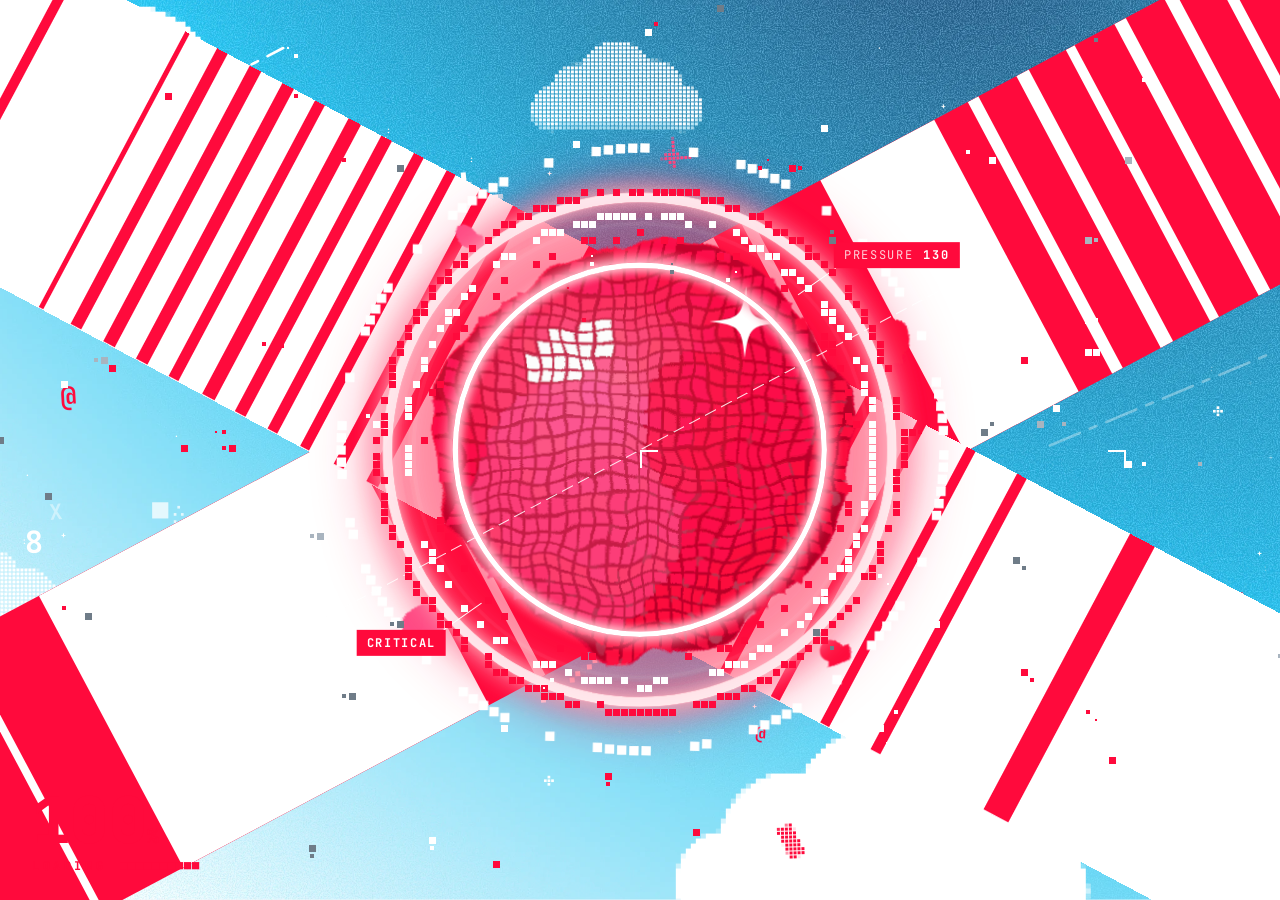
==== index.html @ 27a3c9ba "Publish Bae portfolio site" ====
<!doctype html>
<html lang="zh-CN">
<head>
  <meta charset="UTF-8">
  <meta name="viewport" content="width=device-width, initial-scale=1">
  <title>Bae's ROOM · 个人主页</title>
  <link rel="preconnect" href="https://fonts.googleapis.com">
  <link rel="preconnect" href="https://fonts.gstatic.com" crossorigin>
  <link rel="stylesheet" href="https://fonts.googleapis.com/css2?family=JetBrains+Mono:wght@400;500;600;700&family=Noto+Sans+SC:wght@200;300;400;500;600&display=swap">
  <link rel="preload" href="./assets/home/sky.webp" as="image">
  <link rel="stylesheet" href="./src/css/loading.css?v=bgpx-3">
  <link rel="stylesheet" href="./src/css/site.css?v=am-edit-3">
</head>
<body>
  <main class="stage" id="stage">
    <!-- 0 空白 → 红色先擦过 → 天蓝背景板盖上 -->
    <div class="wipe wipe--red"></div>
    <div class="wipe wipe--sky"></div>

    <!-- 背景元素：白色色块、半调网点、能量点列、白色墨点、星星和碎片，由 JS 生成 -->
    <svg class="bg" id="bg" viewBox="0 0 1600 1000" preserveAspectRatio="xMidYMid slice" aria-hidden="true">
      <defs>
        <filter id="rough" x="-10%" y="-30%" width="120%" height="160%">
          <feTurbulence type="fractalNoise" baseFrequency=".045" numOctaves="3" seed="4"/>
          <feDisplacementMap in="SourceGraphic" scale="9"/>
        </filter>
        <filter id="splashS" x="-80%" y="-80%" width="260%" height="260%">
          <feTurbulence type="fractalNoise" baseFrequency=".35" numOctaves="2" seed="2"/>
          <feDisplacementMap in="SourceGraphic" scale="3"/>
        </filter>
        <filter id="splashL" x="-60%" y="-60%" width="220%" height="220%">
          <feTurbulence type="fractalNoise" baseFrequency=".12" numOctaves="3" seed="8"/>
          <feDisplacementMap in="SourceGraphic" scale="9"/>
        </filter>
        <filter id="glow" x="-100%" y="-100%" width="300%" height="300%">
          <feGaussianBlur stdDeviation="2.4" result="b"/>
          <feMerge><feMergeNode in="b"/><feMergeNode in="SourceGraphic"/></feMerge>
        </filter>
        <pattern id="ht" width="13" height="13" patternUnits="userSpaceOnUse" patternTransform="rotate(-28)">
          <circle cx="6.5" cy="6.5" r="2.4" fill="#fff"/>
        </pattern>
        <linearGradient id="htGrad">
          <stop offset="0" stop-color="#fff"/>
          <stop offset="1" stop-color="#000"/>
        </linearGradient>
        <mask id="htFade" maskContentUnits="objectBoundingBox">
          <rect width="1" height="1" fill="url(#htGrad)"/>
        </mask>
      </defs>
    </svg>

    <div class="grain" aria-hidden="true"></div>

    <!-- 临界阶段才出现的交叉警示条（参考《记忆管理局》的告警画面） -->
    <div class="hazard" aria-hidden="true"><i></i><i></i></div>

    <!-- 红色即将爆炸物 -->
    <div class="bomb" id="bomb" aria-hidden="true">
      <div class="bomb__shake">
        <div class="bomb__squash">
          <svg viewBox="-100 -100 200 200">
            <defs>
              <filter id="boil" x="-40%" y="-40%" width="180%" height="180%">
                <feTurbulence id="boilNoise" type="fractalNoise" baseFrequency=".035" numOctaves="3" seed="1"/>
                <feDisplacementMap id="boilMap" in="SourceGraphic" scale="14" xChannelSelector="R" yChannelSelector="G"/>
              </filter>
              <filter id="haloBlur" x="-50%" y="-50%" width="200%" height="200%">
                <feGaussianBlur stdDeviation="9"/>
              </filter>
              <radialGradient id="bombFill" cx="38%" cy="36%" r="72%">
                <stop offset="0" stop-color="#FF6A8E"/>
                <stop offset=".5" stop-color="#FF0A3C"/>
                <stop offset="1" stop-color="#D60032"/>
              </radialGradient>
              <pattern id="bombDots" width="7" height="7" patternUnits="userSpaceOnUse" patternTransform="rotate(30)">
                <circle cx="3.5" cy="3.5" r="1.5" fill="#fff"/>
              </pattern>
              <linearGradient id="dotFade" x1="0" y1="0" x2="1" y2="1">
                <stop offset=".45" stop-color="#000"/>
                <stop offset="1" stop-color="#fff"/>
              </linearGradient>
              <mask id="dotMask"><circle r="62" fill="url(#dotFade)"/></mask>
            </defs>
            <circle class="bomb__halo" r="74" fill="#FF0A3C" opacity=".5" filter="url(#haloBlur)"/>
            <g class="bomb__ring">
              <circle r="84" fill="none" stroke="#fff" stroke-width="2.2" stroke-dasharray="18 10 4 10"/>
            </g>
            <g filter="url(#boil)">
              <circle r="58" fill="url(#bombFill)"/>
              <circle cx="-18" cy="16" r="34" fill="#FF4B86" opacity=".55"/>
              <circle cx="22" cy="-6" r="22" fill="#FF0A3C" opacity=".7"/>
              <circle r="58" fill="url(#bombDots)" mask="url(#dotMask)" opacity=".6"/>
              <circle cx="68" cy="-30" r="5" fill="#FF0A3C"/>
              <circle cx="-62" cy="46" r="4" fill="#FF4B86"/>
              <circle cx="54" cy="54" r="3" fill="#FF0A3C"/>
              <circle cx="-50" cy="-58" r="3" fill="#FF4B86"/>
              <circle id="bombFlash" r="60" fill="#fff" opacity="0"/>
            </g>
            <ellipse cx="-22" cy="-27" rx="14" ry="7" transform="rotate(-35 -22 -27)" fill="#fff" opacity=".85"/>
            <path class="bomb__spark" transform="translate(28 -36) scale(10)" fill="#fff"
              d="M0-1C.1-.15.15-.1 1 0 .15.1.1.15 0 1-.1.15-.15.1-1 0-.15-.1-.1-.15 0-1Z"/>
          </svg>
        </div>
      </div>
    </div>

    <!-- HUD：锁定框、测量线、数值标签（参考《记忆管理局》剧中 UI） -->
    <div class="hud" aria-hidden="true">
      <div class="hud__line"></div>
      <div class="hud__lock"><i></i><i></i><i></i><i></i></div>
      <div class="hud__tag hud__tag--pressure"><b>PRESSURE</b><span data-pressure>000</span></div>
      <div class="hud__tag hud__tag--state"><span data-state>STABLE</span></div>
    </div>

    <!-- 内页（作品集、简历）后面的天空：Figma「Frame 8」（447:1348）导出的渐变天空，自带噪点 -->
    <div class="hero" aria-hidden="true">
      <div class="home-bg"></div>
    </div>


    <div class="burst" id="burst" aria-hidden="true"></div>
    <svg class="starburst" viewBox="-600 -600 1200 1200" aria-hidden="true"><g id="spikes"></g></svg>
    <div class="flash" aria-hidden="true"></div>


    <div class="label" aria-label="加载进度">
      <span class="label__pct"><b data-pct>000</b>%</span>
      <span class="label__row"><span>LOADING</span><span class="label__bar" data-bar>□□□□□□□□□□</span></span>
    </div>

    <!-- 开场掠过转场：前方白色，一条宽红带斜着扫过整屏，扫过的地方露出场景 -->
    <!-- 网站本体：loading 结束后出现（src/js/site.js，文字内容在 src/js/content.js） -->
    <div class="site" id="site" hidden>
      <header class="nav">
        <a class="nav__brand" href="#/home" data-cursor="HOME"><span class="dot-red"></span><span data-scramble>BAE'S ROOM</span></a>
      </header>

      <section class="page page--home" data-page="home" aria-label="首页">
        <!-- 主页是一张长滚动页（按 Figma「Frame 12」）：首屏 → 1 个人信息。
             所有元素按 1920 宽设计稿坐标排版：--u = 1/1920 屏宽，style 里的 --x/--y/--w 就是设计稿像素 -->
        <div class="hs-scroll" data-home-scroll>
          <section class="hs hs--hero" data-hero>
            <img class="hs__bg" src="./assets/home/bg-hero.webp" alt="">
            <!-- 首屏像素滤镜：每 n 像素取一个样点，膨胀成方块（屏幕像素）。
                 solid：整格（钢球、星星、土星环）；ht：网点，方块之间留缝、按透明度随机缺格，星芒柔和的尖端会变成稀疏的点 -->
            <svg class="px-defs" width="0" height="0" aria-hidden="true"><defs>
              <filter id="hpx3" x="-5%" y="-5%" width="110%" height="110%" color-interpolation-filters="sRGB">
                <feFlood x="0" y="0" width="2" height="2"/><feComposite width="3" height="3"/><feTile result="g"/>
                <feComposite in="SourceGraphic" in2="g" operator="in"/><feMorphology operator="dilate" radius="1"/>
              </filter>
              <filter id="hpx4" x="-5%" y="-5%" width="110%" height="110%" color-interpolation-filters="sRGB">
                <feFlood x="1" y="1" width="2" height="2"/><feComposite width="4" height="4"/><feTile result="g"/>
                <feComposite in="SourceGraphic" in2="g" operator="in"/><feMorphology operator="dilate" radius="2"/>
              </filter>
              <filter id="hpx6" x="-5%" y="-5%" width="110%" height="110%" color-interpolation-filters="sRGB">
                <feFlood x="2" y="2" width="2" height="2"/><feComposite width="6" height="6"/><feTile result="g"/>
                <feComposite in="SourceGraphic" in2="g" operator="in"/><feMorphology operator="dilate" radius="3"/>
              </filter>
              <filter id="hpx10" x="-5%" y="-5%" width="110%" height="110%" color-interpolation-filters="sRGB">
                <feFlood x="4" y="4" width="2" height="2"/><feComposite width="10" height="10"/><feTile result="g"/>
                <feComposite in="SourceGraphic" in2="g" operator="in"/><feMorphology operator="dilate" radius="5"/>
              </filter>
              <filter id="hpx-ht" x="-5%" y="-5%" width="110%" height="110%" color-interpolation-filters="sRGB">
                <feFlood x="3" y="3" width="1" height="1"/><feComposite width="7" height="7"/><feTile result="g"/>
                <feTurbulence type="fractalNoise" baseFrequency=".8" numOctaves="1" seed="5" result="noise"/>
                <feComposite in="SourceAlpha" in2="noise" operator="arithmetic" k2="3" k3="-4.8" k4="1.2"/>
                <feComponentTransfer result="keep"><feFuncA type="discrete" tableValues="0 1"/></feComponentTransfer>
                <feComposite in="g" in2="keep" operator="in" result="dots"/>
                <feComposite in="SourceGraphic" in2="dots" operator="in"/>
                <feMorphology operator="dilate" radius="2"/>
              </filter>
            </defs></svg>
            <div class="hero-orb" data-orb>
              <img class="fx hero-orb__glow" style="--x:108;--y:11.1;--w:1059" src="./assets/home/glow.webp" alt="">
              <!-- 像素层：滤镜加在不转动的外层上，网格始终和屏幕对齐 -->
              <div class="px-layer px-layer--ht"><img class="fx hero-orb__spikes" style="--x:-15.1;--y:-132;--w:1233.1" src="./assets/home/spikes.webp" alt=""></div>
              <!-- 红球 ASCII 像素风（orb-pixels.js + orb-data.js）：柔光保留，球体画成一格一格的字符，球外圆点画成像素方块 -->
              <canvas class="fx hero-orb__bomb" style="--x:197;--y:129;--w:925.4;--h:945.4" data-orb-pixels aria-hidden="true"></canvas>
              <i class="orb-shine" aria-hidden="true"></i>
              <canvas class="hero-confetti" data-confetti aria-hidden="true"></canvas>
              <!-- 两圈土星环（Figma Ellipse 47 / 48），压在球的最上层；放在 .hero-orb 里，跟着球一起缩放，相对位置不变 -->
              <div class="px-layer px-layer--3">
                <img class="fx hero-orb__saturn" style="--x:253.3;--y:361.3;--w:706.1" src="./assets/home/sat1.webp" alt="">
                <img class="fx hero-orb__saturn" style="--x:257.1;--y:419.5;--w:713" src="./assets/home/sat2.webp" alt="">
              </div>
            </div>
            <button type="button" class="orb-hit" data-orb-hit data-cursor="POKE" aria-label="戳一下红球"></button>
            <div class="figma-stars" aria-hidden="true" data-depth=".15"><i style="--sx:36;--sy:72.1016;--sw:106;background-image:url(./assets/home/star-a.svg)"></i><i style="--sx:36;--sy:208.7129;--sw:106;background-image:url(./assets/home/star-b.svg)"></i><i style="--sx:37;--sy:345.3242;--sw:105;background-image:url(./assets/home/star-c.svg)"></i><i style="--sx:37;--sy:482;--sw:106;background-image:url(./assets/home/star-d.svg)"></i><i style="--sx:37;--sy:618.6113;--sw:106;background-image:url(./assets/home/star-e.svg)"></i><i style="--sx:38;--sy:755.2227;--sw:105;background-image:url(./assets/home/star-f.svg)"></i><i style="--sx:160;--sy:209;--sw:106;background-image:url(./assets/home/star-a.svg)"></i><i style="--sx:160;--sy:345.6113;--sw:106;background-image:url(./assets/home/star-b.svg)"></i><i style="--sx:161;--sy:482.2227;--sw:105;background-image:url(./assets/home/star-c.svg)"></i></div>
            <div class="px-layer px-layer--6">
              <img class="fx spin" data-depth=".45" style="--x:22;--y:362;--w:129" src="./assets/home/thinstar.webp" alt="" aria-hidden="true">
              <img class="fx spin" data-depth=".6" style="--x:167;--y:515;--w:87;animation-duration:9s;animation-direction:reverse" src="./assets/home/thinstar.webp" alt="" aria-hidden="true">
              <img class="fx roll" data-depth=".9" data-sheen style="--x:560;--y:198;--w:55;--roll:5s" src="./assets/home/ball1.webp" alt="" aria-hidden="true">
              <img class="fx roll" data-depth="1.2" data-sheen style="--x:312.1;--y:862.1;--w:46.6;--roll:4.2s;animation-direction:reverse" src="./assets/home/ball2.webp" alt="" aria-hidden="true">
              <img class="fx roll" data-depth=".75" data-sheen style="--x:1079.8;--y:833.1;--w:41.9;--roll:3.6s" src="./assets/home/ball3.webp" alt="" aria-hidden="true">
              <img class="fx hero-planet" data-depth=".6" data-sheen style="--x:1214;--y:201;--w:194.1" src="./assets/home/planet.webp" alt="" aria-hidden="true">
            </div>
            <h1 class="fx hero-title" style="--x:1100.8;--y:228.8;--w:756.3" data-hero-title><img src="./assets/home/title.webp" alt="Bae's Portfolio"></h1>
            <i class="hero-line" style="--y:238;--h:226"></i>
            <i class="hero-line" style="--y:511;--h:174"></i>
            <i class="hero-line" style="--y:759;--h:30"></i>
            <i class="hero-line" style="--y:814;--h:30"></i>
            <i class="hero-line" style="--y:868;--h:30"></i>
            <img class="fx hero-info" data-depth=".2" style="--x:1566;--y:528;--w:297" src="./assets/home/info.webp" alt="求职方向：游戏策划 | 交互设计；求职者：郑婷婷">
            <div class="hero-social">
              <!-- 点哪个图标就在左边出现哪个面板（坐标、尺寸照设计稿）；再点一次或点别处收起 -->
              <div class="fx sc" style="--x:1819;--y:755;--w:41">
                <button type="button" data-sc data-cursor="WECHAT" aria-label="微信二维码" aria-expanded="false"><img src="./assets/home/wechat.webp" alt=""></button>
                <div class="sc-pop sc-pop--qr" style="--px:1231;--py:464;--pw:499;--ph:514;--pr:0">
                  <img src="./assets/home/wechat-qr.webp?v=2" alt="Bae 的微信二维码，微信扫一扫添加好友">
                </div>
              </div>
              <div class="fx sc" style="--x:1828;--y:817;--w:24">
                <button type="button" data-sc data-cursor="GITHUB" aria-label="GitHub" aria-expanded="false"><img src="./assets/home/github.webp" alt=""></button>
                <div class="sc-pop sc-pop--center"><a href="#" data-github target="_blank" rel="noopener" data-cursor="OPEN">GitHub</a></div>
              </div>
              <div class="fx sc" style="--x:1828;--y:874;--w:27">
                <button type="button" data-sc data-cursor="MAIL" aria-label="邮箱" aria-expanded="false"><img src="./assets/home/mail.webp" alt=""></button>
                <div class="sc-pop" data-mail-list></div>
              </div>
            </div>
            <button type="button" class="hero-down" data-scroll-next data-cursor="SCROLL" aria-label="向下查看个人简介"><svg viewBox="0 0 100 70" fill="none" aria-hidden="true"><path d="M15 12L50 40L85 12M15 32L50 60L85 32"/></svg></button>
            <button type="button" class="scroll-hint" data-scroll-next data-cursor="SCROLL"><img src="./assets/home/hint.webp" alt="滑动以查看更多内容……"></button>
          </section>

          <!-- 1 个人信息：区块从设计稿 y=1239 开始，下面的坐标都减掉了 1239 -->
          <section class="hs hs--info" data-info>
            <img class="hs__bg" src="./assets/home/bg-info.webp" alt="">
            <img class="fx twinkle" style="--x:19;--y:297;--w:106" src="./assets/home/star.webp" alt="" aria-hidden="true">
            <img class="fx twinkle" style="--x:19;--y:424;--w:106;animation-delay:-1.1s" src="./assets/home/star.webp" alt="" aria-hidden="true">
            <img class="fx twinkle" style="--x:19;--y:552;--w:106;animation-delay:-2.2s" src="./assets/home/star.webp" alt="" aria-hidden="true">
            <h2 class="fx info-header" style="--x:906;--y:309;--w:978" data-info-header><img src="./assets/home/header.webp?v=2" alt="1 个人信息 Information"><span class="ip-px" data-header-px></span></h2>
            <img class="fx" style="--x:1314;--y:1076.9;--w:539.1" src="./assets/home/glow2.webp" alt="" aria-hidden="true">
            <i class="info-line106" aria-hidden="true"></i>
            <!-- 提示语（Figma 572:3，设计稿 1474, 2062）：滑到这里时像有人在打字一样逐字出现，打完光标闪烁 -->
            <p class="fx info-hint" style="--x:1474;--y:823" data-info-hint aria-label="点击任意模块查看信息"><span data-type aria-hidden="true"></span><i class="info-hint__caret" aria-hidden="true"></i></p>
            <canvas class="rain" data-rain aria-hidden="true"></canvas>

            <!-- 四个标签（设计稿里的模糊大字）：点标签或旁边的飞鸟都能打开对应的信息框 -->
            <div class="info-tabs" aria-label="个人信息分页">
              <button type="button" class="info-tab" data-tab="basic" data-cursor="BASIC INFO" aria-pressed="false">
                <img class="fx" style="--x:167.4;--y:1149.5;--w:203.9" src="./assets/home/lblBasic.webp" alt="Basic">
                <img class="fx" style="--x:164.5;--y:1197.5;--w:504.5" src="./assets/home/lblInfo.webp" alt="Information">
              </button>
              <button type="button" class="info-tab" data-tab="edu" data-cursor="EDUCATION" aria-pressed="false">
                <img class="fx" style="--x:463.1;--y:1494.5;--w:400.9" src="./assets/home/lblEdu.webp" alt="Education">
              </button>
              <button type="button" class="info-tab" data-tab="skills" data-cursor="SKILLS" aria-pressed="false">
                <img class="fx" style="--x:963.1;--y:1314;--w:275.9" src="./assets/home/lblSkills.webp" alt="SKILLS">
              </button>
              <button type="button" class="info-tab" data-tab="exp" data-cursor="EXPERIENCES" aria-pressed="false">
                <img class="fx" style="--x:1308.3;--y:1503.5;--w:489.8" src="./assets/home/lblExp.webp" alt="Experiences">
              </button>
            </div>

            <!-- 飞鸟：常驻扇翅，点哪只就打开哪一页 -->
            <button type="button" class="bird" style="--x:169;--y:936;--w:200" data-bird="basic" data-cursor="BASIC INFO" aria-label="个人信息"></button>
            <button type="button" class="bird" style="--x:564;--y:1278;--w:200;animation-delay:-.3s" data-bird="edu" data-cursor="EDUCATION" aria-label="教育经历"></button>
            <button type="button" class="bird" style="--x:960;--y:1004;--w:285;animation-delay:-.55s" data-bird="skills" data-cursor="SKILLS" aria-label="专业技能"></button>
            <button type="button" class="bird" style="--x:1422;--y:1215;--w:263;animation-delay:-.15s" data-bird="exp" data-cursor="EXPERIENCES" aria-label="飞往个人经历"></button>

            <!-- 信息框：每页按设计稿各自的位置摆放（深色毛玻璃 + 渐变描边 + 四角装饰 + 连接线 + 横线）。
                 默认都隐藏；内容由 site.js 按 content.js 填进 [data-pane] -->
            <!-- 每页：横线 + 连接线（从红色英文标签旁的像素方块出发，连到卡片）+ 卡片 + 外框装饰。
                 像素格子（.ip-px 里的 <i>）由 site.js 按设计稿坐标生成，每一颗各自不规则闪烁 -->
            <div class="ip" data-ip="basic" hidden>
              <img class="fx ip-lines" style="--x:-1;--y:927;--w:740" src="./assets/home/i_lines.webp" alt="">
              <svg class="ip-link" viewBox="0 0 1920 2478" preserveAspectRatio="none"><polyline pathLength="1" points="400,977 528,849 893,848"/></svg>
              <div class="fx ip-box" style="--x:893;--y:812;--w:879;--h:601"><div class="info-pane" data-pane="basic"></div></div>
              <img class="fx ip-frame" style="--x:869;--y:724;--w:923" src="./assets/home/i_frame.webp" alt="">
              <img class="fx ip-deco" style="--x:1635;--y:724;--w:210.8" src="./assets/home/pin.webp" alt="">
              <div class="ip-px"></div>
            </div>
            <div class="ip" data-ip="edu" hidden>
              <img class="fx ip-lines" style="--x:0;--y:1247;--w:1124" src="./assets/home/e_lines.webp" alt="">
              <svg class="ip-link" viewBox="0 0 1920 2478" preserveAspectRatio="none"><polyline pathLength="1" points="781,1447 897,1597 1307,1596 1307,1402"/></svg>
              <div class="fx ip-box ip-box--rev" style="--x:867;--y:928;--w:879;--h:479"><div class="info-pane" data-pane="edu"></div></div>
              <img class="fx ip-frame" style="--x:843;--y:901;--w:923;height:calc(536 * var(--u))" src="./assets/home/e_frame.webp" alt="">
              <img class="fx ip-deco" style="--x:1508;--y:814;--w:374" src="./assets/home/edustar2.webp" alt="">
              <div class="ip-px"></div>
            </div>
            <div class="ip" data-ip="skills" hidden>
              <img class="fx ip-lines" style="--x:0;--y:980;--w:1224" src="./assets/home/s_lines.webp" alt="">
              <svg class="ip-link" viewBox="0 0 1920 2478" preserveAspectRatio="none"><polyline pathLength="1" points="956,1029 664,1029 500,1170"/></svg>
              <div class="fx ip-box" style="--x:92;--y:1164;--w:879;--h:381"><div class="info-pane" data-pane="skills"></div></div>
              <img class="fx ip-frame" style="--x:68;--y:1139;--w:923" src="./assets/home/s_frame.webp" alt="">
              <img class="fx ip-deco" style="--x:756;--y:1119;--w:276" src="./assets/home/s_pin.webp" alt="">
              <div class="ip-px"></div>
            </div>
          </section>

          <!-- 2 个人经历（Figma 设计稿 y = 3717 起，下面的坐标都减掉了 3717；标题从上一屏伸进来，所以 y 是负数） -->
          <section class="hs hs--exp" data-exp aria-label="个人经历">
            <img class="hs__bg" src="./assets/home/bg-exp.webp?v=4" alt="">
            <h2 class="fx info-header exp-header" style="--x:145;--y:-237;--w:944" data-exp-header><img src="./assets/home/header2.webp?v=2" alt="2 个人经历 Experience"><span class="ip-px" data-header-px style="left:calc(-34 * var(--u))"></span></h2>
            <img class="fx" style="--x:1612;--y:-161;--w:309" src="./assets/home/exp-sparks.webp" alt="" aria-hidden="true">
            <!-- 左栏：像素图标（代码画，exp-icons.js）+ 标签 / like! / 虚线（图片）。左栏跟背景正常滚动，右侧卡片滚得快一点，滑到底时两边底边对齐 -->
            <div class="xp-leftcol" data-xp-left>
              <canvas class="fx xp-icons" style="--x:40;--y:213;--w:680;--h:1870" data-xp-icons aria-hidden="true"></canvas>
              <img class="fx xp-left" style="--x:120;--y:291;--w:622" src="./assets/home/exp-left-labels.webp" alt="方向：游戏策划、游戏开发、交互设计 UI&amp;UX设计、小工具开发" data-xp-reveal>
            </div>
            <div class="fx xp-block" style="--x:726;--y:416;--w:1043" data-xp-work></div>
            <div class="fx xp-block" style="--x:724;--y:1077;--w:1045" data-xp-projects></div>
          </section>
          <!-- 3 作品集（Figma Frame 12 最后一屏）：区块从设计稿 y=6853 开始，下面的坐标都减掉了 6853（标题、电脑、窗口按 Figma 新版整体上移过）。
               背景、标题、电脑、窗口外框是图片；分类按钮、四张作品卡片、日期标签、连线是代码做的（内容在 content.js 的 showcase） -->
          <section class="hs hs--works" data-home-works aria-label="作品集">
            <img class="hs__bg" src="./assets/home/bg-works.webp?v=3" alt="">
            <!-- 标题左边的星星环：Figma「星星环」18 颗同形四角星，改成 SVG（坐标原点放在环心），整圈原地慢慢转，每颗星各自不规则闪（site.js） -->
            <svg class="fx wk-ring" style="--x:579;--y:-572;--w:607.67;--h:597.46" viewBox="-302.68 -298.70 607.67 597.46" aria-hidden="true" data-wk-ring>
              <defs><path id="wk-star" d="M42.96 0L43.43 4.95 43.95 9.89 44.46 14.84 45.11 19.73 45.88 24.62 46.83 29.45 48.12 34.13 49.92 38.58 52.37 42.44 55.42 45.54 58.94 47.82 62.64 49.45 66.46 50.65 70.33 51.63 74.19 52.44 78.1 53.09 82.01 53.74 85.92 54.34 82.01 54.94 78.1 55.59 74.19 56.24 70.33 57.06 66.46 58.04 62.64 59.23 58.94 60.86 55.42 63.15 52.37 66.24 49.92 70.1 48.12 74.56 46.83 79.23 45.88 84.07 45.11 88.96 44.46 93.85 43.95 98.79 43.43 103.74 42.96 108.68 42.49 103.74 41.97 98.79 41.46 93.85 40.81 88.96 40.04 84.07 39.09 79.23 37.81 74.56 36 70.1 33.55 66.24 30.5 63.15 26.98 60.86 23.28 59.23 19.46 58.04 15.59 57.06 11.73 56.24 7.82 55.59 3.91 54.94 0 54.34 3.91 53.74 7.82 53.09 11.73 52.44 15.59 51.63 19.46 50.65 23.28 49.45 26.98 47.82 30.5 45.54 33.55 42.44 36 38.58 37.81 34.13 39.09 29.45 40.04 24.62 40.81 19.73 41.46 14.84 41.97 9.89 42.49 4.95Z"/></defs>
              <g>
                <animateTransform attributeName="transform" type="rotate" from="0" to="360" dur="48s" repeatCount="indefinite" data-wk-spin/>
                <use href="#wk-star" class="wk-star" fill="#fff" fill-opacity="0.23" data-o="0.23" transform="matrix(1 0 0 1 -42.96 -298.70)"/>
                <use href="#wk-star" class="wk-star" fill="#fff" fill-opacity="0.23" data-o="0.23" transform="matrix(0.9397 -0.342 0.342 0.9397 -142.66 -266.07)"/>
                <use href="#wk-star" class="wk-star" fill="#fff" fill-opacity="0.61" data-o="0.61" transform="matrix(0.766 -0.6428 0.6428 0.766 -225.34 -201.32)"/>
                <use href="#wk-star" class="wk-star" fill="#fff" fill-opacity="0.23" data-o="0.23" transform="matrix(0.5 -0.866 0.866 0.5 -280.46 -112.43)"/>
                <use href="#wk-star" class="wk-star" fill="#fff" fill-opacity="0.51" data-o="0.51" transform="matrix(0.1736 -0.9848 0.9848 0.1736 -302.34 -9.82)"/>
                <use href="#wk-star" class="wk-star" fill="#fff" fill-opacity="0.23" data-o="0.23" transform="matrix(-0.1736 -0.9848 0.9848 -0.1736 -287.75 94.17)"/>
                <use href="#wk-star" class="wk-star" fill="#fff" fill-opacity="0.23" data-o="0.23" transform="matrix(-0.5 -0.866 0.866 -0.5 -237.50 186.71)"/>
                <use href="#wk-star" class="wk-star" fill="#fff" fill-opacity="0.33" data-o="0.33" transform="matrix(-0.766 -0.6428 0.6428 -0.766 -159.68 256.43)"/>
                <use href="#wk-star" class="wk-star" fill="#fff" fill-opacity="0.23" data-o="0.23" transform="matrix(-0.9397 -0.342 0.342 -0.9397 -61.60 295.66)"/>
                <use href="#wk-star" class="wk-star" fill="#fff" fill-opacity="0.23" data-o="0.23" transform="matrix(-1 0 0 -1 42.96 298.76)"/>
                <use href="#wk-star" class="wk-star" fill="#fff" fill-opacity="0.34" data-o="0.34" transform="matrix(-0.9397 -0.342 -0.342 0.9397 144.98 -266.07)"/>
                <use href="#wk-star" class="wk-star" fill="#000" fill-opacity="0.37" data-o="0.37" transform="matrix(-0.766 -0.6428 -0.6428 0.766 227.66 -201.32)"/>
                <use href="#wk-star" class="wk-star" fill="#615454" fill-opacity="0.23" data-o="0.23" transform="matrix(-0.5 -0.866 -0.866 0.5 282.78 -112.43)"/>
                <use href="#wk-star" class="wk-star" fill="#c9c9c9" fill-opacity="0.23" data-o="0.23" transform="matrix(-0.1736 -0.9848 -0.9848 0.1736 304.66 -9.82)"/>
                <use href="#wk-star" class="wk-star" fill="#fff" fill-opacity="0.23" data-o="0.23" transform="matrix(0.1736 -0.9848 -0.9848 -0.1736 290.07 94.16)"/>
                <use href="#wk-star" class="wk-star" fill="#fff" fill-opacity="0.23" data-o="0.23" transform="matrix(0.5 -0.866 -0.866 -0.5 239.82 186.71)"/>
                <use href="#wk-star" class="wk-star" fill="#fff" fill-opacity="0.23" data-o="0.23" transform="matrix(0.766 -0.6428 -0.6428 -0.766 162.00 256.42)"/>
                <use href="#wk-star" class="wk-star" fill="#fff" fill-opacity="0.23" data-o="0.23" transform="matrix(0.9397 -0.342 -0.342 -0.9397 63.92 295.66)"/>
              </g>
            </svg>
            <h2 class="fx works-header" style="--x:579;--y:-572;--w:1213" data-works-header><img src="./assets/home/header3.webp?v=2" alt="3 作品集 Information"><span class="ip-px" data-header-px></span></h2>
            <!-- 窗口：外框图片 + 四张卡片 + 连线（压在卡片上面）+ 日期标签 -->
            <div class="wk-win" data-wk-in="pop">
              <img class="fx" style="--x:504;--y:90;--w:1292" src="./assets/home/works-window.webp" alt="" aria-hidden="true">
              <div class="wk-cards" data-wk-cards></div>
              <svg class="wk-lines" viewBox="0 90 1920 928" preserveAspectRatio="none" aria-hidden="true" data-wk-lines>
                <line class="wk-line wk-line--grey" pathLength="1" x1="1222.5" y1="417.5" x2="1118.5" y2="931.5"/>
                <line class="wk-line wk-line--grey" pathLength="1" x1="857" y1="631" x2="1691.5" y2="929.5"/>
                <line class="wk-line" pathLength="1" x1="1103" y1="403" x2="857" y2="628"/>
                <line class="wk-line" pathLength="1" x1="1103" y1="403" x2="1433" y2="628"/>
              </svg>
              <svg class="wk-lines wk-lines--dots" viewBox="0 90 1920 928" preserveAspectRatio="none" aria-hidden="true">
                <circle class="wk-dot" cx="857" cy="628" r="7"/><circle class="wk-dot" cx="1103" cy="403" r="7"/><circle class="wk-dot" cx="1433" cy="628" r="7"/>
                <circle class="wk-dot wk-dot--grey" cx="1118.5" cy="931.5" r="5.5"/>
                <rect class="wk-dot wk-dot--grey" x="1218" y="413" width="9" height="9"/><rect class="wk-dot wk-dot--grey" x="1687" y="925" width="9" height="9"/>
              </svg>
              <img class="fx wk-note" style="--x:608;--y:213;--w:73" src="./assets/home/works-note.webp" alt="" aria-hidden="true">
              <img class="fx wk-flag" style="--x:1698;--y:259;--w:38" src="./assets/home/works-flag.webp" alt="" aria-hidden="true">
              <img class="fx wk-curtain" style="--x:1549;--y:142;--w:250;--h:551" src="./assets/home/works-curtain.svg" alt="" aria-hidden="true" loading="lazy">
            </div>
            <!-- 复古电脑：压在窗口左边上面，屏幕里是三个分类按钮 -->
            <div class="wk-pc" data-wk-in="left">
              <img class="fx" style="--x:82;--y:317;--w:640" src="./assets/home/works-computer.webp" alt="" aria-hidden="true">
              <i class="fx wk-scan" style="--x:219;--y:353;--w:346;--h:261" aria-hidden="true"></i>
              <div class="wk-menu" role="tablist" aria-label="作品分类" data-wk-menu></div>
            </div>
          </section>
          <!-- 4 关于我：标题与「3 作品集」同款（金属序号 + 红色横幅 + 像素字）。
               header4.webp 由 header3.webp 合成：序号换成 assets/金属数字/4.png，文字换成「关于我」（IPix 像素字体） -->
          <section class="hs hs--about" data-about aria-label="关于我">
            <img class="hs__bg" src="./assets/home/about/am-bg.webp" alt="">
            <h2 class="fx works-header am-header" style="--x:579;--y:-572;--w:1213"><img src="./assets/home/header4.webp" alt="4 关于我 About Me"><span class="ip-px" data-header-px></span></h2>
            <!-- 游玩经历窗口：标题栏（右上角 × 是编辑模式入口）+ 平台按钮（只切换选中，不筛选）+ 左侧游戏偏好（纯展示）+ 右侧「时长较长 / 游戏库」两个 tab 的卡片。
                 卡片在框内向下滚动；卡片内容在 src/js/games-data.js，偏好在 content.js 的 games -->
            <div class="fx am-games" style="--x:210;--y:170;--w:1500" data-am-games>
              <div class="am-games__bar"><i class="am-games__icon" aria-hidden="true"></i><b>游玩经历</b><span class="am-games__tag" aria-hidden="true">PLAY LOG · 04</span><button type="button" class="am-games__close" aria-label="进入编辑模式" aria-pressed="false" data-cursor="EDIT"></button></div>
              <div class="am-games__menu"><div class="am-plats" role="group" aria-label="游戏平台" data-am-plats></div></div>
              <div class="am-editbar" data-am-edit hidden><b>编辑模式</b><span data-am-state aria-live="polite">已保存</span><button type="button" data-am-save data-cursor="SAVE">保存到项目</button><button type="button" data-am-exit data-cursor="EXIT">退出编辑</button></div>
              <div class="am-games__body">
                <aside class="am-pref" aria-label="游戏偏好">
                  <b class="am-pref__title">游戏偏好</b>
                  <ul class="am-pref__list" data-am-pref-list></ul>
                </aside>
                <div class="am-main">
                  <div class="am-tabs" role="tablist" aria-label="游戏内容分类" data-am-tabs>
                    <button type="button" role="tab" aria-selected="true" class="is-active" data-am-tab="long" data-cursor="TAB">时长较长</button>
                    <button type="button" role="tab" aria-selected="false" data-am-tab="lib" data-cursor="TAB">游戏库</button>
                  </div>
                  <div class="am-cards" data-am-cards></div>
                </div>
              </div>
            </div>
          </section>
          <!-- 金属气球（Figma「气球」组，坐标是设计稿像素）：跟着页面滚动；先停在「1 个人信息」标题上方，滚到那里时放飞，升出屏幕后就不再出现，刷新或重新进入首页才会再来一次。
               不放进 section 里（section 会裁掉超出的部分）；--back 在火箭后面，--front 在火箭前面 -->
          <!-- 云层：交界处一远一近两层云，滚动时远云慢、近云快，像镜头穿过云层往下（site.js 生成云朵、按滚动移动） -->
          <!-- 网点滤镜（远处的云用）：每 n 像素取一个点，膨胀成比格子小一圈的方块（留缝），
               再按透明度随机去掉一些格子 → 云的实心部分是整齐的网点，柔和的边缘越往外越稀，像印刷网点 -->
          <svg class="halftone-defs" width="0" height="0" aria-hidden="true">
            <defs>
              <filter id="ht-far" x="-5%" y="-5%" width="110%" height="110%" color-interpolation-filters="sRGB">
                <feFlood x="2" y="2" width="2" height="2"/><feComposite width="6" height="6"/><feTile result="grid"/>
                <feTurbulence type="fractalNoise" baseFrequency=".8" numOctaves="1" seed="6" result="noise"/>
                <feComposite in="SourceAlpha" in2="noise" operator="arithmetic" k2="3" k3="-4.8" k4="1.2"/>
                <feComponentTransfer result="keep"><feFuncA type="discrete" tableValues="0 1"/></feComponentTransfer>
                <feComposite in="grid" in2="keep" operator="in" result="dots"/>
                <feComposite in="SourceGraphic" in2="dots" operator="in"/>
                <feMorphology operator="dilate" radius="1"/>
              </filter>
            </defs>
          </svg>
          <div class="clouds" aria-hidden="true" data-clouds></div>
          <div class="balloons" aria-hidden="true">
            <img class="fx balloon balloon--front" style="--x:964.2;--y:962.3;--w:312.1" src="./assets/home/balloon1.webp" alt="" data-balloon>
            <img class="fx balloon balloon--back" style="--x:137;--y:1189.3;--w:312.1" src="./assets/home/balloon2.webp" alt="" data-balloon>
            <img class="fx balloon balloon--back" style="--x:1167.3;--y:1145.9;--w:388.3" src="./assets/home/balloon3.webp" alt="" data-balloon>
            <img class="fx balloon balloon--front" style="--x:702.9;--y:1207.2;--w:540.5" src="./assets/home/balloon4.webp" alt="" data-balloon>
            <img class="fx balloon balloon--back" style="--x:432;--y:1394;--w:320.1" src="./assets/home/balloon5.webp" alt="" data-balloon>
            <img class="fx balloon balloon--front" style="--x:643;--y:1234;--w:177.5" src="./assets/home/balloon6.webp" alt="" data-balloon>
            <img class="fx balloon balloon--back" style="--x:1470;--y:1189;--w:263.7" src="./assets/home/balloon7.webp" alt="" data-balloon>
          </div>
        </div>
        <!-- 火箭：不随页面滚走；首屏时藏在左下角屏幕外，往下滚时沿直线飞向右上并逐渐变大（site.js） -->
        <div class="rocket-layer" aria-hidden="true"><img class="rocket" src="./assets/home/rocket.webp" alt="" data-rocket><i class="sheen rocket-sheen" data-rocket-sheen></i></div>
        <!-- 飞鸟飞行层：点 Experiences 的飞鸟后，飞鸟换到这一层沿路径飞（不受区块裁切） -->
        <div class="flight-layer" aria-hidden="true" data-flight-layer></div>
        <!-- 左侧索引栏：首页四个部分，点击跳转；滚动时高亮当前部分（site.js） -->
        <nav class="hs-index" aria-label="页面索引">
          <button type="button" data-hs-target="info" data-cursor="01"><i>01</i><span>个人简介</span></button>
          <button type="button" data-hs-target="exp" data-cursor="02"><i>02</i><span>个人经历</span></button>
          <button type="button" data-hs-target="works" data-cursor="03"><i>03</i><span>作品集</span></button>
          <button type="button" data-hs-target="about" data-cursor="04"><i>04</i><span>关于我</span></button>
        </nav>
      </section>
      <section class="page page--works" data-page="works" aria-label="作品集">
        <div class="works">
          <div class="works__head">
            <div class="works__title"><b>作品集</b><span>WORKS · <em data-works-count></em></span></div>
            <div class="filter" data-filter></div>
          </div>
          <div class="works__grid" data-works></div>
        </div>
      </section>

      <section class="page page--resume" data-page="resume" aria-label="简历">
        <div class="rz">
          <aside class="rz-index">
            <div class="rz-title"><b>简历</b><span>RESUME · CV</span></div>
            <ol class="rz-nav" data-rz-nav></ol>
            <div class="rz-progress">
              <span data-rz-count>01 / 06</span>
              <div class="rz-progress__bar"><i data-rz-bar></i></div>
              <a class="btn" href="#" data-pdf data-magnet data-cursor="PDF">下载 PDF 简历 <span class="btn__arrow">↓</span></a>
            </div>
          </aside>
          <div class="rz-scroll" data-rz-scroll></div>
        </div>
      </section>

      <div class="toast" role="status" aria-live="polite"></div>
    </div>

    <!-- 十字线光标（src/js/crosshair.js），放在最上层，全站通用 -->
    <canvas class="xhair" aria-hidden="true"></canvas>
    <div class="sweep" aria-hidden="true"><i class="sweep__cover"></i><i class="sweep__band"></i><i class="sweep__line"></i><i class="sweep__line"></i></div>
  </main>

  <!-- 背景里的星星、圆点、碎片、虚线、速度线和箭头：从 Figma「01 入场完成」导出（1600×900 画面坐标）。
       在 Figma 里改完后，重新导出 SVG，把下面 <svg> 整段替换掉即可。每个顶层元素会单独漂浮、被炸飞。 -->
  <template id="scene-elements">
    <svg xmlns="http://www.w3.org/2000/svg" viewBox="0 0 1600 900" fill="none">
    <path d="M1256.3 60.6L1256.5 61.8L1256.7 63L1257 64.2L1257.2 65.4L1257.5 66.6L1257.9 67.8L1258.3 68.9L1258.9 70L1259.7 70.9L1260.7 71.6L1261.8 72.1L1263 72.5L1264.2 72.7L1265.4 72.9L1266.6 73L1267.8 73.1L1269 73.2L1270.3 73.3L1269.1 73.5L1267.9 73.7L1266.7 74L1265.5 74.2L1264.3 74.5L1263.1 74.9L1262 75.3L1260.9 75.9L1260 76.7L1259.3 77.7L1258.8 78.8L1258.4 80L1258.2 81.2L1258 82.4L1257.9 83.6L1257.8 84.8L1257.7 86L1257.6 87.3L1257.4 86L1257.2 84.8L1256.9 83.7L1256.7 82.5L1256.4 81.3L1256 80.1L1255.6 79L1255 77.9L1254.2 77L1253.2 76.3L1252.1 75.8L1250.9 75.4L1249.7 75.2L1248.5 75L1247.3 74.9L1246.1 74.8L1244.9 74.7L1243.6 74.6L1244.8 74.4L1246 74.2L1247.2 73.9L1248.4 73.7L1249.6 73.4L1250.8 73L1251.9 72.6L1253 72L1253.9 71.2L1254.6 70.2L1255.1 69.1L1255.5 67.9L1255.7 66.7L1255.9 65.5L1256 64.3L1256.1 63.1L1256.2 61.8L1256.3 60.6Z" fill="white"/>
    <path d="M145.1 749.3L145.1 750L145.1 750.6L145.2 751.3L145.2 752L145.3 752.7L145.4 753.4L145.6 754L145.9 754.7L146.2 755.2L146.7 755.7L147.3 756L148 756.3L148.6 756.5L149.3 756.7L149.9 756.9L150.6 757L151.3 757.2L152 757.3L151.3 757.3L150.6 757.4L149.9 757.4L149.2 757.5L148.5 757.5L147.9 757.7L147.2 757.8L146.6 758.1L146 758.5L145.5 759L145.2 759.6L144.9 760.2L144.7 760.9L144.5 761.5L144.3 762.2L144.2 762.9L144.1 763.5L143.9 764.2L143.9 763.5L143.9 762.8L143.8 762.1L143.8 761.5L143.7 760.8L143.6 760.1L143.4 759.4L143.1 758.8L142.7 758.2L142.2 757.8L141.6 757.4L141 757.1L140.4 756.9L139.7 756.7L139 756.6L138.4 756.4L137.7 756.3L137 756.2L137.7 756.1L138.4 756.1L139.1 756.1L139.8 756L140.4 755.9L141.1 755.8L141.8 755.6L142.4 755.4L143 755L143.4 754.5L143.8 753.9L144.1 753.3L144.3 752.6L144.5 751.9L144.6 751.3L144.8 750.6L144.9 749.9L145.1 749.3Z" fill="white"/>
    <path d="M38.1 724.6L38.1 725.5L38.2 726.4L38.3 727.4L38.4 728.3L38.5 729.2L38.7 730.2L39 731L39.4 731.9L39.9 732.7L40.6 733.3L41.4 733.7L42.3 734.1L43.2 734.4L44.1 734.6L45 734.8L45.9 734.9L46.9 735.1L47.8 735.3L46.9 735.3L45.9 735.4L45 735.5L44.1 735.6L43.1 735.7L42.2 735.9L41.3 736.2L40.5 736.6L39.7 737.1L39.1 737.8L38.6 738.6L38.3 739.5L38 740.4L37.8 741.3L37.6 742.2L37.4 743.2L37.2 744.1L37.1 745L37 744.1L37 743.1L36.9 742.2L36.8 741.3L36.6 740.3L36.4 739.4L36.2 738.5L35.8 737.7L35.2 736.9L34.5 736.3L33.7 735.8L32.9 735.5L32 735.2L31 735L30.1 734.8L29.2 734.6L28.3 734.5L27.4 734.3L28.3 734.2L29.2 734.2L30.2 734.1L31.1 734L32 733.8L32.9 733.6L33.8 733.4L34.7 733L35.4 732.4L36.1 731.7L36.5 730.9L36.9 730.1L37.1 729.2L37.4 728.3L37.6 727.3L37.7 726.4L37.9 725.5L38.1 724.6Z" fill="white"/>
    <path d="M1104.1 637.6L1104.2 638.2L1104.3 638.9L1104.5 639.5L1104.6 640.1L1104.8 640.7L1105 641.3L1105.2 641.8L1105.5 642.4L1105.9 642.8L1106.5 643.2L1107 643.4L1107.6 643.6L1108.3 643.7L1108.9 643.8L1109.5 643.8L1110.1 643.9L1110.7 643.9L1111.4 644L1110.8 644.1L1110.1 644.2L1109.5 644.3L1108.9 644.5L1108.3 644.6L1107.7 644.8L1107.2 645.1L1106.6 645.4L1106.2 645.8L1105.8 646.3L1105.6 646.9L1105.4 647.5L1105.3 648.1L1105.2 648.7L1105.2 649.4L1105.1 650L1105.1 650.6L1105 651.2L1104.9 650.6L1104.8 650L1104.7 649.4L1104.5 648.8L1104.4 648.2L1104.2 647.6L1103.9 647L1103.6 646.5L1103.2 646L1102.7 645.7L1102.1 645.4L1101.5 645.3L1100.9 645.2L1100.3 645.1L1099.6 645L1099 645L1098.4 644.9L1097.8 644.9L1098.4 644.8L1099 644.7L1099.6 644.5L1100.2 644.4L1100.8 644.2L1101.4 644L1102 643.8L1102.5 643.5L1103 643.1L1103.3 642.5L1103.6 642L1103.7 641.4L1103.8 640.7L1103.9 640.1L1104 639.5L1104 638.9L1104.1 638.3L1104.1 637.6Z" fill="white"/>
    <path d="M339.1 615.1L339.2 616.3L339.3 617.4L339.4 618.6L339.5 619.7L339.7 620.9L339.9 622L340.2 623.1L340.7 624.2L341.3 625.1L342.2 625.9L343.2 626.4L344.2 626.9L345.3 627.2L346.4 627.5L347.6 627.8L348.7 628L349.8 628.2L351 628.4L349.8 628.5L348.7 628.5L347.5 628.6L346.4 628.7L345.2 628.9L344.1 629.1L343 629.4L341.9 629.9L341 630.6L340.2 631.4L339.7 632.4L339.2 633.5L338.9 634.6L338.6 635.7L338.3 636.8L338.1 637.9L337.9 639.1L337.7 640.2L337.6 639.1L337.6 637.9L337.5 636.8L337.3 635.6L337.2 634.5L337 633.4L336.7 632.2L336.2 631.2L335.5 630.3L334.7 629.5L333.7 628.9L332.6 628.5L331.5 628.1L330.4 627.8L329.3 627.6L328.1 627.4L327 627.2L325.9 627L327 626.9L328.2 626.8L329.3 626.7L330.5 626.6L331.6 626.4L332.7 626.2L333.8 625.9L334.9 625.4L335.8 624.8L336.6 623.9L337.2 622.9L337.6 621.9L338 620.8L338.2 619.7L338.5 618.5L338.7 617.4L338.9 616.3L339.1 615.1Z" fill="white"/>
    <path d="M115.9 104L116.1 105.4L116.2 106.7L116.4 108L116.6 109.3L116.9 110.7L117.2 112L117.6 113.2L118.2 114.4L119.1 115.5L120.1 116.3L121.3 116.9L122.6 117.4L123.9 117.7L125.2 118L126.5 118.2L127.9 118.4L129.2 118.5L130.5 118.7L129.2 118.9L127.9 119L126.5 119.2L125.2 119.4L123.9 119.7L122.6 120L121.3 120.5L120.1 121.1L119.1 121.9L118.2 122.9L117.6 124.1L117.2 125.4L116.8 126.7L116.6 128L116.4 129.3L116.2 130.7L116 132L115.8 133.3L115.7 132L115.5 130.7L115.3 129.3L115.1 128L114.9 126.7L114.5 125.4L114.1 124.1L113.5 122.9L112.7 121.9L111.6 121L110.4 120.4L109.2 120L107.9 119.7L106.5 119.4L105.2 119.2L103.9 119L102.6 118.8L101.2 118.7L102.6 118.5L103.9 118.3L105.2 118.1L106.5 117.9L107.9 117.7L109.2 117.3L110.4 116.9L111.6 116.3L112.7 115.5L113.5 114.4L114.1 113.2L114.6 112L114.9 110.7L115.2 109.3L115.4 108L115.6 106.7L115.7 105.4L115.9 104Z" fill="white"/>
    <path d="M31.9 170.2L32.1 170.9L32.2 171.7L32.4 172.4L32.6 173.2L32.8 173.9L33 174.6L33.3 175.3L33.7 176L34.2 176.5L34.9 177L35.6 177.3L36.3 177.4L37.1 177.6L37.8 177.7L38.6 177.7L39.3 177.8L40.1 177.8L40.9 177.8L40.1 178L39.4 178.2L38.6 178.3L37.9 178.5L37.1 178.7L36.4 178.9L35.7 179.3L35.1 179.7L34.5 180.2L34.1 180.8L33.8 181.5L33.6 182.2L33.5 183L33.4 183.8L33.3 184.5L33.3 185.3L33.2 186L33.2 186.8L33 186.1L32.9 185.3L32.7 184.6L32.5 183.8L32.3 183.1L32.1 182.4L31.8 181.7L31.4 181L30.9 180.5L30.2 180L29.5 179.7L28.8 179.5L28 179.4L27.3 179.3L26.5 179.3L25.8 179.2L25 179.2L24.2 179.1L25 179L25.7 178.8L26.5 178.7L27.2 178.5L28 178.3L28.7 178L29.4 177.7L30 177.3L30.6 176.8L31 176.2L31.3 175.5L31.5 174.7L31.6 174L31.7 173.2L31.8 172.5L31.8 171.7L31.9 170.9L31.9 170.2Z" fill="white"/>
    <path d="M1139.1 817.9L1139.2 818.6L1139.2 819.2L1139.3 819.8L1139.4 820.5L1139.6 821.1L1139.7 821.7L1140 822.3L1140.3 822.9L1140.7 823.4L1141.2 823.8L1141.8 824.1L1142.4 824.3L1143 824.4L1143.6 824.5L1144.3 824.6L1144.9 824.7L1145.5 824.8L1146.2 824.9L1145.5 824.9L1144.9 825L1144.3 825.1L1143.6 825.2L1143 825.4L1142.4 825.5L1141.8 825.7L1141.2 826.1L1140.7 826.5L1140.3 827L1140 827.5L1139.8 828.1L1139.7 828.8L1139.6 829.4L1139.5 830L1139.4 830.7L1139.3 831.3L1139.2 832L1139.2 831.3L1139.1 830.7L1139 830L1138.9 829.4L1138.7 828.8L1138.6 828.2L1138.3 827.6L1138 827L1137.6 826.5L1137.1 826.1L1136.6 825.8L1135.9 825.6L1135.3 825.5L1134.7 825.3L1134.1 825.2L1133.4 825.2L1132.8 825.1L1132.1 825L1132.8 824.9L1133.4 824.9L1134 824.8L1134.7 824.6L1135.3 824.5L1135.9 824.3L1136.5 824.1L1137.1 823.8L1137.6 823.4L1138 822.9L1138.3 822.3L1138.5 821.7L1138.6 821.1L1138.7 820.5L1138.8 819.8L1138.9 819.2L1139 818.6L1139.1 817.9Z" fill="white"/>
    <path d="M167.7 896.4L167.9 898.2L168.1 900L168.3 901.9L168.5 903.7L168.9 905.5L169.3 907.2L169.8 909L170.6 910.6L171.7 912L173.1 913.2L174.7 914.1L176.4 914.7L178.2 915.2L180 915.6L181.8 915.9L183.6 916.2L185.4 916.5L187.2 916.7L185.4 916.9L183.5 917.1L181.7 917.3L179.9 917.6L178.1 917.9L176.4 918.3L174.6 918.9L173 919.7L171.5 920.8L170.4 922.2L169.5 923.8L168.9 925.5L168.4 927.2L168 929L167.7 930.8L167.4 932.6L167.1 934.4L166.9 936.2L166.7 934.4L166.5 932.6L166.3 930.8L166 929L165.7 927.2L165.3 925.4L164.7 923.7L163.9 922L162.8 920.6L161.4 919.4L159.8 918.6L158.1 917.9L156.4 917.4L154.6 917L152.8 916.7L151 916.4L149.2 916.2L147.4 915.9L149.2 915.7L151 915.5L152.8 915.3L154.6 915.1L156.4 914.7L158.2 914.3L159.9 913.8L161.6 913L163 911.9L164.2 910.5L165 908.9L165.7 907.2L166.2 905.4L166.6 903.6L166.9 901.8L167.2 900L167.4 898.2L167.7 896.4Z" fill="white"/>
    <path d="M1548.6 452.3L1548.6 452.7L1548.7 453.1L1548.7 453.5L1548.8 453.9L1548.9 454.2L1549 454.6L1549.1 455L1549.3 455.3L1549.6 455.6L1549.9 455.9L1550.2 456L1550.6 456.2L1551 456.3L1551.4 456.3L1551.8 456.4L1552.2 456.4L1552.6 456.5L1553 456.5L1552.6 456.5L1552.2 456.6L1551.8 456.7L1551.4 456.7L1551 456.8L1550.6 456.9L1550.3 457.1L1549.9 457.3L1549.6 457.5L1549.4 457.8L1549.2 458.2L1549.1 458.6L1549 458.9L1549 459.3L1548.9 459.7L1548.9 460.1L1548.8 460.5L1548.8 460.9L1548.7 460.5L1548.7 460.1L1548.6 459.7L1548.5 459.3L1548.4 459L1548.3 458.6L1548.2 458.2L1548 457.9L1547.8 457.6L1547.4 457.3L1547.1 457.2L1546.7 457L1546.3 457L1545.9 456.9L1545.6 456.8L1545.2 456.8L1544.8 456.8L1544.4 456.7L1544.8 456.7L1545.2 456.6L1545.5 456.5L1545.9 456.5L1546.3 456.4L1546.7 456.3L1547.1 456.1L1547.4 455.9L1547.7 455.7L1547.9 455.4L1548.1 455L1548.2 454.6L1548.3 454.3L1548.4 453.9L1548.4 453.5L1548.5 453.1L1548.5 452.7L1548.6 452.3Z" fill="white"/>
    <path d="M231.7 251.9L231.8 252.7L231.8 253.5L231.9 254.3L232 255L232.1 255.8L232.3 256.6L232.5 257.4L232.8 258.1L233.3 258.7L233.9 259.2L234.6 259.6L235.3 259.9L236.1 260.1L236.8 260.3L237.6 260.5L238.4 260.6L239.2 260.7L239.9 260.9L239.2 260.9L238.4 261L237.6 261.1L236.8 261.2L236 261.3L235.3 261.4L234.5 261.7L233.8 262L233.2 262.5L232.6 263L232.3 263.7L232 264.5L231.7 265.2L231.6 266L231.4 266.8L231.3 267.5L231.1 268.3L231 269.1L230.9 268.3L230.9 267.5L230.8 266.7L230.7 266L230.6 265.2L230.4 264.4L230.2 263.6L229.9 262.9L229.4 262.3L228.8 261.8L228.1 261.4L227.4 261.1L226.6 260.9L225.9 260.7L225.1 260.5L224.3 260.4L223.5 260.3L222.8 260.1L223.6 260.1L224.3 260L225.1 259.9L225.9 259.8L226.7 259.7L227.5 259.6L228.2 259.3L228.9 259L229.6 258.5L230.1 258L230.5 257.3L230.7 256.5L231 255.8L231.1 255L231.3 254.2L231.4 253.5L231.6 252.7L231.7 251.9Z" fill="white"/>
    <path d="M609.6 138.1L618.8 166.7L649.4 169.7L624.3 186.8L630.8 216L606.1 198.1L579.6 213.2L589.4 184.9L566.5 165.1L597.2 165.5L609.6 138.1Z" fill="white"/>
    <path d="M460.1 615.5L467.1 624.2L477.9 621.2L471.8 630.6L478 639.9L467.1 637L460.1 645.8L459.6 634.6L449.2 630.6L459.7 626.7L460.1 615.5Z" fill="white"/>
    <path d="M431.8 748.6L438.1 760L451.1 758.6L442.2 768.1L447.5 780.1L435.7 774.6L426 783.3L427.6 770.3L416.3 763.8L429 761.3L431.8 748.6Z" fill="white"/>
    <path d="M809.2 94.2L809.3 96.4L809.5 98.6L809.7 100.7L809.9 102.9L810.2 105L810.6 107.2L811.2 109.3L812.1 111.2L813.4 113L815 114.4L816.9 115.5L818.9 116.4L820.9 117L823.1 117.5L825.2 118L827.3 118.4L829.4 118.8L831.6 119.1L829.4 119.3L827.2 119.5L825.1 119.7L822.9 119.9L820.8 120.2L818.6 120.6L816.6 121.2L814.6 122.1L812.8 123.4L811.4 125L810.3 126.9L809.5 128.9L808.8 130.9L808.3 133.1L807.8 135.2L807.4 137.3L807 139.4L806.7 141.6L806.5 139.4L806.4 137.2L806.2 135.1L805.9 132.9L805.6 130.8L805.2 128.6L804.6 126.6L803.7 124.6L802.5 122.8L800.8 121.4L799 120.3L797 119.5L794.9 118.8L792.8 118.3L790.7 117.8L788.5 117.4L786.4 117L784.2 116.7L786.4 116.5L788.6 116.4L790.7 116.2L792.9 115.9L795 115.6L797.2 115.2L799.3 114.6L801.2 113.7L803 112.5L804.4 110.8L805.5 109L806.4 107L807 104.9L807.5 102.8L808 100.6L808.4 98.5L808.8 96.4L809.2 94.2Z" fill="#FF4B86"/>
    <path d="M1278.5 -3.4L1279.1 -1L1279.6 1.3L1280.1 3.6L1280.7 5.9L1281.4 8.2L1282.2 10.4L1283.2 12.6L1284.5 14.6L1286.2 16.3L1288.2 17.6L1290.4 18.5L1292.7 19L1295 19.4L1297.4 19.6L1299.8 19.8L1302.2 19.9L1304.5 20L1306.9 20L1304.6 20.5L1302.3 21.1L1300 21.6L1297.7 22.2L1295.4 22.9L1293.1 23.7L1291 24.7L1289 26L1287.3 27.6L1286 29.6L1285.1 31.8L1284.5 34.2L1284.2 36.5L1283.9 38.9L1283.8 41.3L1283.7 43.6L1283.6 46L1283.6 48.4L1283.1 46.1L1282.5 43.8L1282 41.4L1281.4 39.1L1280.7 36.8L1279.9 34.6L1278.9 32.5L1277.6 30.4L1275.9 28.7L1273.9 27.4L1271.7 26.6L1269.4 26L1267.1 25.6L1264.7 25.4L1262.3 25.3L1259.9 25.2L1257.6 25.1L1255.2 25L1257.5 24.5L1259.8 24L1262.1 23.4L1264.4 22.8L1266.7 22.1L1269 21.3L1271.1 20.3L1273.1 19.1L1274.8 17.4L1276.1 15.4L1277 13.2L1277.6 10.9L1277.9 8.5L1278.2 6.2L1278.3 3.8L1278.4 1.4L1278.5 -1L1278.5 -3.4Z" stroke="white" stroke-width="2.5"/>
    <path d="M1167.6 908C1174.9 907.6 1180.6 901.4 1180.2 894.1C1179.9 886.7 1173.7 881.1 1166.3 881.4C1159 881.7 1153.3 888 1153.7 895.3C1154 902.6 1160.2 908.3 1167.6 908Z" fill="white"/>
    <path d="M1327.4 763.1C1337.9 762.4 1345.8 753.4 1345.2 742.9C1344.5 732.4 1335.4 724.5 1324.9 725.2C1314.5 725.9 1306.5 734.9 1307.2 745.4C1307.9 755.9 1317 763.8 1327.4 763.1Z" fill="#FF4B86"/>
    <path d="M442.6 132.3C448.4 132.2 452.9 127.5 452.8 121.7C452.7 116 447.9 111.4 442.2 111.5C436.5 111.7 431.9 116.4 432 122.2C432.1 127.9 436.9 132.5 442.6 132.3Z" fill="white"/>
    <path d="M1382.4 242.6C1388.6 242.6 1393.6 237.6 1393.6 231.4C1393.5 225.2 1388.5 220.2 1382.3 220.2C1376.1 220.2 1371.1 225.2 1371.2 231.4C1371.2 237.6 1376.2 242.6 1382.4 242.6Z" fill="#FF0A3C"/>
    <path d="M159.9 398.9C166.1 398.9 171.1 393.9 171.2 387.8C171.2 381.6 166.3 376.5 160.1 376.5C153.9 376.4 148.8 381.4 148.8 387.5C148.7 393.7 153.7 398.8 159.9 398.9Z" fill="#FF0A3C"/>
    <path d="M402.3 184C409.8 184.2 416.1 178.3 416.3 170.7C416.5 163.1 410.5 156.8 403 156.7C395.4 156.5 389.1 162.4 388.9 170C388.7 177.6 394.7 183.9 402.3 184Z" fill="#FF4B86"/>
    <path d="M1360.7 48.1C1370.2 47.3 1377.3 39 1376.6 29.5C1375.8 19.9 1367.5 12.8 1358 13.6C1348.4 14.3 1341.3 22.6 1342.1 32.2C1342.8 41.7 1351.1 48.8 1360.7 48.1Z" fill="#FF4B86"/>
    <path d="M295 173.9C304.9 173.6 312.7 165.3 312.4 155.4C312.1 145.4 303.7 137.6 293.8 138C283.9 138.3 276.1 146.6 276.4 156.5C276.7 166.5 285 174.3 295 173.9Z" fill="white"/>
    <path d="M929.2 781.8C933.3 781.8 936.7 778.6 936.8 774.5C936.8 770.4 933.6 767 929.5 767C925.4 766.9 922 770.2 922 774.2C921.9 778.3 925.2 781.7 929.2 781.8Z" fill="#FF0A3C"/>
    <path d="M452.5 516.9L436.2 527.4L459.4 563.6L475.7 553.1L452.5 516.9Z" fill="#FF0A3C"/>
    <path d="M1336.1 807L1316.9 817.5L1342.7 864.5L1361.9 854L1336.1 807Z" fill="#FF0A3C"/>
    <path d="M1111 635.2L1100 620.3L1063.9 646.9L1074.9 661.9L1111 635.2Z" fill="#FF4B86"/>
    <path d="M437.5 748.2L426.6 732.7L385.1 761.9L396 777.4L437.5 748.2Z" fill="#FF4B86"/>
    <path d="M964 878.2L947 886L962.6 920.3L979.6 912.5L964 878.2Z" fill="#FF0A3C"/>
    <path d="M1275.8 336.6L1258.7 313.5L1199.4 357.6L1216.5 380.6L1275.8 336.6Z" fill="#FF4B86"/>
    <path d="M1495.6 264L1482.9 238.2L1429.1 264.7L1441.7 290.4L1495.6 264Z" fill="white"/>
    <path d="M1135.1 908.9L1384.2 823.3" stroke="white" stroke-width="3" stroke-linecap="round" stroke-dasharray="36 12 8 12"/>
    <path d="M298.8 220.3L449.1 148" stroke="white" stroke-width="3" stroke-linecap="round" stroke-dasharray="36 12 8 12"/>
    <path d="M1375.6 67.3L1554.4 -17.7" stroke="white" stroke-width="3" stroke-linecap="round" stroke-dasharray="36 12 8 12"/>
    <path d="M1262.7 451L1498.6 331.4" stroke="white" stroke-width="3" stroke-linecap="round" stroke-dasharray="36 12 8 12"/>
    <path d="M169.1 90.2L373.7 0.3" stroke="white" stroke-width="3" stroke-linecap="round" stroke-dasharray="36 12 8 12"/>
    <path d="M1356 713.1L1465.3 667.2L1576.1 625.3L1466.9 671.2L1356 713.1Z" fill="white"/>
    <path d="M674.2 754.4L759 697.5L846.7 645.1L761.9 702L674.2 754.4Z" fill="white"/>
    <path d="M3.3 725.9L196.4 646.9L392.3 574.7L199.1 653.7L3.3 725.9Z" fill="white"/>
    <g>
      <path d="M1503.7 611.1L1431.5 664.9" stroke="#FF0A3C" stroke-width="7" stroke-dasharray="16 9"/>
      <path d="M1423.5 670.9L1380.2 703.1" stroke="#FF0A3C" stroke-width="7"/>
      <path d="M1393 713.6L1356.1 721.1L1373.8 687.9L1393 713.6Z" fill="#FF0A3C"/>
    </g>
    </svg>
  </template>


  <script src="https://cdnjs.cloudflare.com/ajax/libs/gsap/3.12.5/gsap.min.js"></script>
  <script src="./src/js/crosshair.js?v=batch1-1"></script>
  <script src="./src/js/home-scene.js?v=px-1"></script>
  <script src="./src/js/content.js?v=am-edit-1"></script>
  <script src="./src/js/games-data.js?v=3"></script>
  <script src="./src/js/orb-data.js?v=4"></script>
  <script src="./src/js/orb-pixels.js?v=10"></script>
  <script src="./src/js/exp-icons.js?v=7"></script>
  <script src="./src/js/site.js?v=am-edit-1"></script>
  <script src="./src/js/loading.js?v=speed-1"></script>
</body>
</html>
---- src/css/loading.css ----
:root {
  --sky: #56CFF0;
  --cyan: #2EDCF7;
  --red: #FF0A3C;
  --pink: #FF4B86;
  --white: #FFFFFF;
  --mono: ui-monospace, "JetBrains Mono", Consolas, monospace;
}

* { box-sizing: border-box; margin: 0; }
html, body { height: 100%; overflow: hidden; background: #fff; }
body { font-family: system-ui, "PingFang SC", "Microsoft YaHei", sans-serif; }

.stage {
  position: fixed;
  inset: 0;
  overflow: hidden;
  background: var(--sky);
  --bs: 0;          /* 爆炸物当前尺寸，由 JS 每帧写入 */
  --flow: 1.3s;     /* 能量点列流速 */
  --pulse: 1.4s;    /* 光晕脉冲周期 */
}

/* 斜向擦入：三角形从左下角长出，直到盖满整屏 */
/* 天空底色一直在场景下面；开场由上层的 .sweep 掠过露出 */
.wipe {
  position: absolute;
  inset: 0;
}
.wipe--red { display: none; }
/* loading 和爆炸阶段的背景：Figma「Frame 8」的渐变天空（和主页同一张），图片没加载出来时退回纯天蓝 */
.wipe--sky { background: url("../../assets/home/sky.webp") center / cover no-repeat, var(--sky); }

.bg {
  position: absolute;
  inset: 0;
  width: 100%;
  height: 100%;
}


/* 噪点：白色细颗粒，按帧跳动 */
.grain {
  position: absolute;
  inset: -50%;
  opacity: 0;
  pointer-events: none;
  background-image: url("data:image/svg+xml,%3Csvg xmlns='http://www.w3.org/2000/svg' width='240' height='240'%3E%3Cfilter id='n'%3E%3CfeTurbulence type='fractalNoise' baseFrequency='.85' numOctaves='2' stitchTiles='stitch'/%3E%3CfeColorMatrix values='0 0 0 0 1 0 0 0 0 1 0 0 0 0 1 0 0 0 2.2 -1.25'/%3E%3C/filter%3E%3Crect width='100%25' height='100%25' filter='url(%23n)'/%3E%3C/svg%3E");
  animation: grain .45s steps(3) infinite;
}
@keyframes grain {
  0%   { transform: translate(0, 0); }
  33%  { transform: translate(-3%, 2%); }
  66%  { transform: translate(2%, -3%); }
  100% { transform: translate(-1%, 1%); }
}

/* 交叉警示条 */
.hazard {
  position: absolute;
  inset: 0;
  opacity: 0;
  pointer-events: none;
}
/* 两条粗警示带（按 Figma「03 临界」）：红底白纹、白底红纹，条纹由 JS 生成，粗细不规则 */
.hazard i {
  position: absolute;
  left: 50%;
  top: 50%;
  width: 3200px;
  height: 19vmin;
  margin: -9.5vmin 0 0 -1600px;
  overflow: hidden;
  background: var(--red);
  color: #fff;
  animation: blink .12s steps(2) infinite;
}
.hazard i:nth-child(2) {
  height: 22vmin;
  margin-top: -11vmin;
  background: #fff;
  color: var(--red);
}
.hazard b {
  position: absolute;
  top: 0;
  bottom: 0;
  background: currentColor;
}
@keyframes blink { 50% { opacity: .78; } }

/* 爆炸物：80vmin 是满尺寸，scale 由 JS 控制 */
.bomb {
  position: absolute;
  left: 50%;
  top: 50%;
  width: 80vmin;
  height: 80vmin;
  margin: -40vmin 0 0 -40vmin;
  transform: scale(0);
  will-change: transform;
}
.bomb__shake, .bomb__squash, .bomb svg { width: 100%; height: 100%; }
.bomb svg { overflow: visible; display: block; }
.bomb__halo {
  transform-box: fill-box;
  transform-origin: center;
  animation: pulse var(--pulse) ease-in-out infinite;
}
@keyframes pulse { 50% { transform: scale(1.14); opacity: .22; } }
.bomb__ring {
  transform-box: fill-box;
  transform-origin: center;
  animation: spin 7s linear infinite;
}
.bomb__spark {
  transform-box: fill-box;
  transform-origin: center;
  animation: twinkle 1.1s ease-in-out infinite;
}
@keyframes spin { to { transform: rotate(360deg); } }
@keyframes twinkle { 50% { opacity: .35; } }
/* 像素装饰：像素星一格一格地闪（steps，没有柔和过渡），点线和方块簇半透明一点 */
.pxstar { animation: px-blink 2.4s steps(1) infinite; }
@keyframes px-blink { 0%, 55% { opacity: 1; } 62% { opacity: .15; } 70% { opacity: .8; } 78% { opacity: 0; } 88% { opacity: 1; } }
.pxline, .pxcluster { opacity: .75; }

/* 每次尺寸跳变时放出的冲击环 */
.shock {
  position: absolute;
  left: 50%;
  top: 50%;
  translate: -50% -50%;
  border: 3px solid #fff;
  border-radius: 50%;
  box-shadow: 0 0 18px currentColor, inset 0 0 12px currentColor; /* 波纹带一圈同色辉光 */
  pointer-events: none;
}

/* HUD：所有位置都跟随爆炸物半径 --R */
.hud {
  position: absolute;
  inset: 0;
  opacity: 0;
  pointer-events: none;
  --R: calc(var(--bs) * 23.2vmin);
  font: 700 12px/1 var(--mono);
  letter-spacing: .14em;
}
.hud__line {
  position: absolute;
  left: 50%;
  top: 50%;
  width: calc(var(--R) * 2 + 300px);
  height: 1px;
  transform: translate(-50%, -50%) rotate(-28deg);
  background: repeating-linear-gradient(90deg, #fff 0 12px, transparent 12px 18px);
  opacity: .85;
}
.hud__lock {
  position: absolute;
  left: 50%;
  top: 50%;
  width: calc(var(--R) * 2 + 70px);
  aspect-ratio: 1;
  animation: lock 10s linear infinite;
}
@keyframes lock {
  from { transform: translate(-50%, -50%) rotate(45deg); }
  to   { transform: translate(-50%, -50%) rotate(405deg); }
}
.hud__lock i {
  position: absolute;
  width: 18px;
  height: 18px;
  border: 2px solid #fff;
}
.hud__lock i:nth-child(1) { left: 0;  top: 0;    border-right: 0; border-bottom: 0; }
.hud__lock i:nth-child(2) { right: 0; top: 0;    border-left: 0;  border-bottom: 0; }
.hud__lock i:nth-child(3) { left: 0;  bottom: 0; border-right: 0; border-top: 0; }
.hud__lock i:nth-child(4) { right: 0; bottom: 0; border-left: 0;  border-top: 0; }

.hud__tag {
  position: absolute;
  left: 50%;
  top: 50%;
  padding: 7px 10px;
  white-space: nowrap;
}
.hud__tag b { font-weight: 400; opacity: .8; margin-right: 10px; }
.hud__tag::after {
  content: "";
  position: absolute;
  width: 46px;
  height: 1px;
  background: #fff;
}
.hud__tag--pressure {
  background: var(--red);
  color: #fff;
  transform: translate(calc(var(--R) * .72 + 44px), calc(var(--R) * -.72 - 58px));
}
.hud__tag--pressure::after { left: -40px; bottom: -14px; transform: rotate(-35deg); }
.hud__tag--state {
  background: #fff;
  color: var(--red);
  transform: translate(calc(-100% - var(--R) * .72 - 44px), calc(var(--R) * .72 + 30px));
}
.hud__tag--state::after { right: -40px; top: -14px; transform: rotate(-35deg); }
.hud__tag--state.is-critical {
  background: var(--red);
  color: #fff;
  animation: blink .16s steps(2) infinite;
}

.hero {
  position: absolute;
  inset: 0;
  visibility: hidden;
  pointer-events: none;
}
.home-bg {
  position: absolute;
  inset: 0;
  background: url("../../assets/home/sky.webp") center / cover no-repeat;
}
.home-orb {
  position: absolute;
  inset: 0;
  width: 100%;
  height: 100%;
}
.home-window {
  position: absolute;
  left: 15vw;
  top: 20vh;
  height: 60vh;
  aspect-ratio: 600 / 900;
}
.home-window__frame, .home-window__ascii {
  position: absolute;
  inset: 0;
  width: 100%;
  height: 100%;
}
.home-window__ascii { filter: drop-shadow(0 0 3px rgba(255, 255, 255, .45)); }


.burst {
  position: absolute;
  left: 50%;
  top: 50%;
  width: 0;
  height: 0;
  pointer-events: none;
}
.burst i { position: absolute; display: block; }

.starburst {
  position: absolute;
  left: 50%;
  top: 50%;
  width: 130vmin;
  height: 130vmin;
  margin: -65vmin 0 0 -65vmin;
  opacity: 0;
  pointer-events: none;
}

/* 开场掠过转场：三层都用 JS 写 clip-path，斜边方向和构图主轴一致 */
.sweep, .sweep i {
  position: absolute;
  inset: 0;
  pointer-events: none;
}
.sweep i { display: block; clip-path: polygon(0 0, 0 0, 0 0); }
.sweep i.sweep__cover { clip-path: none; } /* 脚本还没跑时整屏是天蓝，不会闪出场景 */
.sweep__cover { background: url("../../assets/home/sky.webp") center / cover no-repeat, var(--sky); } /* 红带掠过前是同一片渐变天空 */
.sweep__band { background: var(--red); }
.sweep__line { background: var(--sky); }

/* 字符化的点：墨点、半调网点、能量点列 */
.glyph {
  font-family: ui-monospace, "JetBrains Mono", Consolas, monospace;
  font-weight: 700;
  text-anchor: middle;
  dominant-baseline: central;
}

/* 像素特效层（loading.js 的 pxfx）：铺满画面，在爆炸物和白闪之间 */
.pxfx { position: absolute; inset: 0; width: 100%; height: 100%; pointer-events: none; }

.flash {
  position: absolute;
  inset: 0;
  background: #fff;
  opacity: 0;
  pointer-events: none;
}

.label {
  position: absolute;
  left: 32px; /* 放在左下角，数字和 LOADING 行左对齐 */
  bottom: 28px;
  display: flex;
  flex-direction: column;
  align-items: flex-start;
  gap: 8px;
  color: var(--red); /* 加载数字用红色，和 Figma 一致 */
  font: 700 12px/1 var(--mono);
  letter-spacing: .3em;
  opacity: 0;
}
.label__pct { font-size: 20px; letter-spacing: .02em; }
.label__pct b { font-size: clamp(40px, 5vw, 72px); font-weight: 800; }
.label__row { display: flex; gap: 14px; }
.label__bar { letter-spacing: .08em; }


@media (max-width: 640px) {
  .label { left: 16px; bottom: 64px; }
  .hud { font-size: 10px; }
}
---- src/css/site.css ----
/* 网站本体（loading 之后）：导航、首页、作品集、简历、光标。
 * 视觉语言：点、线、面 + ASCII 字符；白色细线与磨砂玻璃面板浮在天空上，红色只做点睛。 */
:root {
  --ink: #132331;
  --ink-2: rgba(19, 35, 49, .6);
  --ink-3: rgba(19, 35, 49, .14);
  --red: #FF0A3C;
  --sans: "Noto Sans SC", "PingFang SC", "Microsoft YaHei", system-ui, sans-serif;
  --mono: "JetBrains Mono", ui-monospace, Consolas, monospace;
  --ease: cubic-bezier(.7, 0, .2, 1);
  --ease-out: cubic-bezier(.2, .7, .2, 1);
}

.site {
  position: absolute;
  inset: 0;
  color: #fff;
  font-family: var(--sans);
  -webkit-font-smoothing: antialiased;
}
.site[hidden] { display: none; }
/* 用 :where 把重置的优先级降到 0，不压住各组件自己的内边距 */
:where(.site) a { color: inherit; text-decoration: none; }
:where(.site) button { font: inherit; color: inherit; background: none; border: 0; padding: 0; text-align: inherit; }

/* ---------- 导航 ---------- */
.nav {
  position: absolute;
  inset: 0 0 auto;
  z-index: 4;
  display: flex;
  justify-content: space-between;
  align-items: center;
  padding: 28px 40px;
  pointer-events: none;
}
.nav a { pointer-events: auto; }
.nav__brand {
  display: flex;
  align-items: center;
  gap: 12px;
  font: 600 12px/1 var(--mono);
  letter-spacing: .28em;
}
.dot-red {
  width: 8px;
  height: 8px;
  border-radius: 50%;
  background: var(--red);
  box-shadow: 0 0 0 4px rgba(255, 10, 60, .2);
  animation: beat 2.4s ease-in-out infinite;
}
@keyframes beat { 50% { box-shadow: 0 0 0 8px rgba(255, 10, 60, 0); } }

/* 左侧索引栏：首页四个部分的跳转目录。平时压低存在感（半透明、只露编号和小字），
   悬停或当前部分才点亮：编号变红、文字变实、左侧划出红色短线（site.js 按滚动位置加 .is-active） */
/* 数字节点与左侧进度线对齐，名称仅在悬停或键盘聚焦时出现。 */
.hs-index { position: absolute; left: max(12px, calc(32 * var(--u))); top: 50%; translate: 0 -50%; z-index: 4; display: flex; flex-direction: column; gap: 22px; }
.hs-index button { position: relative; display: flex; align-items: center; justify-content: center; width: 28px; height: 28px; padding: 0; border: 0; border-radius: 50%; background: rgba(255,255,255,.55); color: rgba(19,35,49,.65); cursor: pointer; transition: color .2s, background .2s; }
.hs-index i { font: 500 10px/1 var(--mono); font-style: normal; letter-spacing: .02em; }
.hs-index span { position: absolute; left: 38px; top: 50%; translate: -4px -50%; padding: 8px 12px; background: rgba(255,255,255,.88); color: var(--ink); white-space: nowrap; font: 400 12px/1.3 var(--sans); letter-spacing: .12em; opacity: 0; visibility: hidden; pointer-events: none; transition: opacity .2s, translate .2s, visibility .2s; }
.hs-index button:hover span, .hs-index button:focus-visible span { opacity: 1; visibility: visible; translate: 0 -50%; }
.hs-index button:hover, .hs-index button:focus-visible { background: #fff; color: var(--red); }
.hs-index button:focus-visible { outline: 1px solid var(--red); outline-offset: 3px; }
.hs-index button.is-active { background: var(--red); color: #fff; }


/* ---------- 页面通用 ---------- */
.page {
  position: absolute;
  inset: 0;
  visibility: hidden;
  pointer-events: none;
}
.page.is-active { visibility: visible; pointer-events: auto; }
/* 作品集和简历：天空和漂浮物还在后面，只是被一层磨砂盖住，形成前后两层 */
.page--works, .page--resume {
  background: linear-gradient(160deg, rgba(14, 84, 130, .3), rgba(255, 255, 255, .06));
  -webkit-backdrop-filter: blur(26px) saturate(1.15);
  backdrop-filter: blur(26px) saturate(1.15);
}

.kicker {
  display: flex;
  align-items: center;
  gap: 12px;
  font: 500 11px/1 var(--mono);
  letter-spacing: .32em;
  text-transform: uppercase;
}
.kicker::before { content: ""; width: 28px; height: 1px; background: currentColor; }

.btn {
  display: inline-flex;
  align-items: center;
  gap: 14px;
  padding: 15px 24px;
  border: 1px solid rgba(255, 255, 255, .85);
  border-radius: 999px;
  background: rgba(255, 255, 255, .12);
  -webkit-backdrop-filter: blur(10px);
  backdrop-filter: blur(10px);
  font: 500 14px/1 var(--sans);
  letter-spacing: .08em;
  transition: background .35s, color .35s, border-color .35s;
}
.btn:hover { background: #fff; color: var(--ink); }
.btn--red { background: var(--red); border-color: var(--red); color: #fff; }
.btn--red:hover { background: #fff; border-color: #fff; color: var(--red); }
.btn--ink { border-color: var(--ink); color: var(--ink); background: transparent; }
.btn--ink:hover { background: var(--ink); color: #fff; }
[data-magnet] { transition: transform .45s var(--ease-out), background .35s, color .35s, border-color .35s; }
.btn__arrow { font-family: var(--mono); transition: transform .35s var(--ease-out); }
.btn:hover .btn__arrow { transform: translateX(4px); }

/* ---------- 首页：长滚动（按 Figma「Frame 12」） ----------
 * 全部按 1920 宽设计稿排版：--u = 屏宽 / 1920。
 * .fx 元素用 style 里的 --x / --y / --w（可选 --h）直接写设计稿像素，高度默认按图片比例。 */
.page--home { --u: calc(100vw / 1920); }
.hs-scroll {
  position: absolute;
  inset: 0;
  overflow-x: hidden;
  overflow-y: auto;
  scrollbar-width: none;
}
.hs-scroll::-webkit-scrollbar { display: none; }
.hs { position: relative; overflow: hidden; }
.hs--hero { height: calc(1239 * var(--u)); }
.hs--info { height: calc(2478 * var(--u)); }
.hs__bg { position: absolute; inset: 0; width: 100%; height: 100%; object-fit: cover; }
.fx {
  position: absolute;
  left: calc(var(--x) * var(--u));
  top: calc(var(--y) * var(--u));
  width: calc(var(--w) * var(--u));
  height: auto;
  margin: 0;
}
.fx[style*="--h"] { height: calc(var(--h) * var(--u)); }
.fx > img { display: block; width: 100%; height: auto; }

/* 爆炸球：光晕、星芒、两道圆环、球体和碎屑同心（球心 637.5, 556） */
.hero-orb { position: absolute; inset: 0; pointer-events: none; transform-origin: calc(637.5 * var(--u)) calc(556 * var(--u)); will-change: transform, opacity; } /* 一直保持独立图层：入场缩放结束时浏览器不会换一种方式重画，红球不会闪一下 */
/* 光晕保持静止：之前的明暗呼吸会让光圈和压在上面的标题一闪一闪 */
.hero-orb__spikes { transform-origin: 52.9% 51%; } /* 像素化后不再转：转动会让网点一颗颗跳动闪烁 */
/* 像素层：铺满整个首屏的外层，滤镜加在这里（里面的东西转动、视差移动时，像素网格仍和屏幕对齐） */
.px-defs { position: absolute; width: 0; height: 0; overflow: hidden; }
.px-layer { position: absolute; inset: 0; pointer-events: none; }
.px-layer--ht { filter: url(#hpx-ht); }
.px-layer--3 { filter: url(#hpx3); }
.px-layer--4 { filter: url(#hpx4); }
.px-layer--6 { filter: url(#hpx6); } /* 钢球、瘦星、标题旁的星球：和金属气球一样的 6px 马赛克 */
@keyframes spikes-turn { to { rotate: 360deg; } }
.hero-orb__ring { animation: spikes-turn 60s linear infinite reverse; }
.hero-orb__ring--red { animation: none; } /* 红色内圈保持静止，不做放大缩小的呼吸 */
.hero-confetti, .rain { position: absolute; inset: 0; width: 100%; height: 100%; pointer-events: none; }
.rain { top: calc(1239 * var(--u)); height: calc(1239 * var(--u)); }

.figma-stars { position: absolute; inset: 0; pointer-events: none; filter: url(#hpx4); }
.figma-stars i { position: absolute; left: calc(var(--sx) * var(--u)); top: calc(var(--sy) * var(--u)); width: calc(var(--sw) * var(--u)); height: calc(134.08186 * var(--u)); background-size: contain; background-repeat: no-repeat; }
.twinkle { animation: sparkle-twinkle 3.2s ease-in-out infinite; pointer-events: none; }
@keyframes sparkle-twinkle { 50% { opacity: .35; scale: .8; } }
/* 金属瘦四角星：绕星心匀速转一整圈（星心在图里略偏右上） */
.spin { animation: spikes-turn 7s linear infinite; transform-origin: 52.4% 47.7%; pointer-events: none; }
.float { animation: float-bob 6s ease-in-out infinite; pointer-events: none; }
/* 钢球原地自转：绕球心转一圈，--roll 是转一圈的时长 */
.roll { animation: spikes-turn var(--roll, 5s) linear infinite; transform-origin: 50% 50%; pointer-events: none; }
@keyframes float-bob { 50% { translate: 0 calc(-16 * var(--u)); } }

.hero-title, .hero-info, .scroll-hint { z-index: 2; }
.hero-title { will-change: transform, opacity; } /* 标题单独成层，旁边的动画不会让它被重画而闪一下 */
.hero-social { position: absolute; inset: 0; z-index: 4; pointer-events: none; }
.hero-social > * { pointer-events: auto; }
.hero-line { position: absolute; left: calc(1882 * var(--u)); top: calc(var(--y) * var(--u)); width: 1px; height: calc(var(--h) * var(--u)); background: rgba(255, 255, 255, .9); transform-origin: top; }
.sc > a, .sc > button { display: block; padding: 0; border: 0; background: none; cursor: pointer; transition: scale .35s var(--ease-out); }
.sc > a:hover, .sc > button:hover { scale: 1.18; }
.sc img { display: block; width: 100%; height: auto; }

/* 联系方式面板：设计稿里的半透明白色圆角卡，点图标后从右往左滑出（.is-open 由 site.js 切换） */
.sc-pop {
  position: absolute;
  left: calc((var(--px, 1211) - var(--x)) * var(--u));
  top: calc((var(--py, 724) - var(--y)) * var(--u));
  width: calc(var(--pw, 540) * var(--u));
  height: calc(var(--ph, 253) * var(--u));
  box-sizing: border-box;
  padding: calc(24 * var(--u)) calc(50 * var(--u));
  display: flex;
  flex-direction: column;
  border-radius: calc(var(--pr, 47) * var(--u));
  background: rgba(255, 255, 255, .4);
  -webkit-backdrop-filter: blur(calc(10 * var(--u)));
  backdrop-filter: blur(calc(10 * var(--u)));
  color: #005f7f;
  font: 400 calc(24 * var(--u)) / 1 "Microsoft YaHei UI", "Microsoft YaHei", var(--sans);
  letter-spacing: .2em;
  opacity: 0;
  visibility: hidden;
  translate: calc(30 * var(--u)) 0;
  transition: opacity .3s, translate .45s var(--ease-out), visibility 0s .3s;
}
.sc.is-open .sc-pop { opacity: 1; visibility: visible; translate: 0 0; transition-delay: 0s; }
.sc.is-open > button { scale: 1.18; }
.sc-pop span { margin-top: calc(36 * var(--u)); }
.sc-pop span:first-child { margin-top: 0; }
.sc-pop a { margin-top: calc(19 * var(--u)); padding-bottom: calc(22 * var(--u)); color: inherit; text-decoration: none; background: linear-gradient(currentColor, currentColor) 0 calc(100% - 20 * var(--u)) / 0 1px no-repeat; transition: background-size .35s var(--ease-out), color .25s; }
.sc-pop a:hover { color: var(--red); background-size: 100% 1px; }
.sc-pop--center { align-items: center; justify-content: center; }
.sc-pop--center a { margin: 0; padding: 0 0 calc(4 * var(--u)); color: #0099c3; background-position: 0 100%; }
/* 二维码图（头像行 + 码，透明底）按设计稿放在 (1294, 458)：比卡片顶边高出 6px */
.sc-pop--qr { padding: 0 0 0 calc(63 * var(--u)); }
.sc-pop--qr img { width: calc(377 * var(--u)); height: auto; margin-top: calc(-6 * var(--u)); }

/* 「滑动以查看更多内容……」黑底像素字，后面跟一个闪烁的光标块 */
.scroll-hint {
  position: absolute;
  left: calc(22 * var(--u));
  top: calc(925 * var(--u)); /* 比设计稿（1013）上移，常见屏幕高度下不贴底 */
  display: flex;
  align-items: center;
  gap: calc(6 * var(--u));
  height: calc(38 * var(--u));
  padding: 0 calc(10 * var(--u)) 0 calc(8 * var(--u));
  background: #000;
}
.scroll-hint img { height: calc(24 * var(--u)); width: auto; display: block; }
.scroll-hint::after { content: ""; width: calc(10 * var(--u)); height: calc(22 * var(--u)); background: #fff; animation: blink-dot 1s steps(2) infinite; }

/* 设计稿用的 IPix 像素字体，只抽出页面上用到的字（提示语、经历标签、作品集分类按钮 / 日期 / 敬请期待、大写字母和数字；assets/fonts/ipix-hint.woff2，约 4KB） */
@font-face { font-family: "IPixHint"; src: url("../../assets/fonts/ipix-hint.woff2?v=2") format("woff2"); font-display: block; }
/* IPix 的另一个子集（关于我区块的界面文字）；和 IPixHint 叠着用，缺的字会落到另一个子集上 */
@font-face { font-family: "IPixAbout"; src: url("../../assets/fonts/ipix-about.woff2") format("woff2"); font-display: block; }
.info-hint {
  margin: 0;
  z-index: 2;
  display: flex;
  align-items: center;
  gap: calc(4 * var(--u));
  color: #fff;
  font: 400 calc(32 * var(--u)) / 1 "IPixHint", "Microsoft YaHei", sans-serif;
  letter-spacing: .09em;
  white-space: nowrap;
  pointer-events: none;
}
/* 光标：等待和打完之后闪烁；打字过程中常亮（真实输入框就是这样） */
.info-hint__caret { width: calc(14 * var(--u)); height: calc(32 * var(--u)); background: #fff; opacity: 0; }
.info-hint.is-waiting .info-hint__caret, .info-hint.is-done .info-hint__caret { opacity: 1; animation: blink-dot 1.06s steps(1) infinite; }
.info-hint.is-typing .info-hint__caret { opacity: 1; }
@keyframes blink-dot { 50% { opacity: 0; } }

/* ---------- 2 个人经历 ---------- */
.hs--exp { height: calc(3136 * var(--u)); overflow: visible; } /* 标题伸到上一屏，不能裁掉 */
.hs--exp .hs__bg { height: 100%; }
.exp-header { clip-path: inset(0 100% 0 0); } /* 滚到时从左往右擦出 */
.xp-block { color: #fff; font: 400 calc(20 * var(--u)) / 1.4 "Microsoft YaHei", "Noto Sans SC", sans-serif; letter-spacing: .1em; }
/* 小标签「工作经历」「项目经历」：白底像素字，四角各一对红色像素 */
.xp-tag { position: relative; width: calc(215 * var(--u)); height: calc(82 * var(--u)); }
.xp-tag b { position: absolute; left: calc(5 * var(--u)); top: calc(7 * var(--u)); width: calc(197 * var(--u)); height: calc(71 * var(--u)); background: #fff;
  display: flex; align-items: center; justify-content: center; color: #5c7697; font: 400 calc(40 * var(--u)) / 1 "IPixHint", sans-serif; letter-spacing: .09em; }
.xp-tag .px { position: absolute; left: calc(var(--x) * var(--u)); top: calc(var(--y) * var(--u)); width: calc(9 * var(--u)); height: calc(15 * var(--u)); background: var(--red); }
/* 卡片：半透明蓝色渐变，顶边一条细白线 */
.xp-card { position: relative; box-sizing: border-box; margin-top: calc(24 * var(--u)); padding: calc(39 * var(--u)) calc(40 * var(--u)) calc(40 * var(--u)) calc(45 * var(--u));
  background: linear-gradient(100deg, rgba(69, 113, 153, .26), rgba(116, 189, 255, .26)); border-top: 1px solid rgba(255, 255, 255, .55); }
.xp-card + .xp-card { margin-top: calc(26 * var(--u)); }
.xp-time { font: 400 calc(24 * var(--u)) / 1 "IPixHint", sans-serif; letter-spacing: .09em; }
.xp-title { margin: calc(17 * var(--u)) 0 0; font-weight: 700; font-size: calc(24 * var(--u)); line-height: 1.33; letter-spacing: .09em; }
.xp-title span + span { margin-left: calc(93 * var(--u)); }
.xp-title small { margin-left: calc(21 * var(--u)); font-size: calc(24 * var(--u)); font-weight: 700; }
.xp-card--project .xp-title span + span { margin-left: calc(121 * var(--u)); }
.xp-desc { margin: calc(30 * var(--u)) 0 0; max-width: calc(918 * var(--u)); }
.xp-list { margin: calc(30 * var(--u)) 0 0; padding: 0; list-style: none; max-width: calc(983 * var(--u)); }
.xp-list li { position: relative; padding-left: calc(34 * var(--u)); }
.xp-list li + li { margin-top: calc(20 * var(--u)); }
.xp-list li::before { content: attr(data-n) "."; position: absolute; left: calc(3 * var(--u)); top: 0; }
.xp-list li.is-key::after { content: ""; position: absolute; left: calc(1 * var(--u)); top: calc(-1 * var(--u)); width: calc(24 * var(--u)); height: calc(31 * var(--u)); background: var(--red); z-index: -1; }
.xp-list li.is-key { isolation: isolate; }
/* 项目卡：左上角大号像素序号，日期和标题往右缩进 */
.xp-card--project { padding-top: calc(51 * var(--u)); }
.xp-no { position: absolute; left: calc(39 * var(--u)); top: calc(30 * var(--u)); color: var(--red); font: 400 calc(96 * var(--u)) / 1 "IPixHint", sans-serif; }
.xp-card--project .xp-time, .xp-card--project .xp-title { margin-left: calc(74 * var(--u)); }
.xp-card--project .xp-list { margin-top: calc(30 * var(--u)); }
.xp-card--project { letter-spacing: 0; }
.xp-card--project:first-of-type { padding-top: calc(24 * var(--u)); }
.xp-card--project:first-of-type .xp-no { top: calc(11 * var(--u)); }
.xp-card--project .xp-title { display: flex; flex-wrap: wrap; align-items: baseline; gap: calc(20 * var(--u)); font-size: calc(32 * var(--u)); letter-spacing: 0; }
.xp-card--project .xp-title span + span { margin-left: calc(58 * var(--u)); }
.xp-card--project .xp-title small { margin-left: 0; font-size: inherit; }
.xp-card--project .xp-desc { margin-top: calc(20 * var(--u)); max-width: calc(954 * var(--u)); }
.xp-card--project .xp-list { margin-top: calc(24 * var(--u)); }
.xp-leftcol { position: absolute; inset: 0; pointer-events: none; }
.xp-block { will-change: transform; }
.xp-icons { pointer-events: auto; }
.xp-left { pointer-events: none; }

/* ---------- 3 作品集（设计稿 Frame 12 最后一屏，区块内坐标 = 设计稿 y − 6853） ---------- */
.hs--works { height: calc(2047 * var(--u)); overflow: visible; } /* 标题伸到上一屏，不能裁掉 */
.hs--works .hs__bg { height: 100%; }
.works-header { clip-path: inset(0 100% 0 0); z-index: 2; }
.wk-ring { z-index: 1; pointer-events: none; overflow: visible; opacity: 0; } /* 星星环：入场时闪出来，之后一直慢慢转 */ /* 滚到时从左往右擦出 */
.works-header .ip-px { inset: auto; left: calc(235 * var(--u)); top: calc(97 * var(--u)); width: 0; height: 0; } /* 标题图左边多了一圈星星，像素箭头往右下挪 */

/* ---------- 4 关于我（标题与作品集同款；内容待重做） ---------- */
.hs--about { height: calc(1734 * var(--u)); overflow: visible; } /* 标题伸到上一屏，不能裁掉 */
.hs--about .hs__bg { height: 100%; }
.am-header { clip-path: none; } /* 关于我标题先不做擦出动画，直接显示 */

/* 游玩经历窗口：磨砂白底 + 墨色细边框和硬投影；墨色标题栏、红色选中，和首页其他区块同一套红 / 墨 / 白 */
.am-games {
  height: calc(1420 * var(--u)); display: flex; flex-direction: column;
  background: rgba(255, 255, 255, .66); -webkit-backdrop-filter: blur(calc(12 * var(--u))); backdrop-filter: blur(calc(12 * var(--u)));
  border: calc(2 * var(--u)) solid var(--ink); box-shadow: calc(12 * var(--u)) calc(12 * var(--u)) 0 rgba(19, 35, 49, .14);
}
.am-games::before { content: ""; position: absolute; left: calc(-9 * var(--u)); top: calc(-9 * var(--u)); width: calc(14 * var(--u)); height: calc(14 * var(--u)); background: var(--red); }
.am-games__bar {
  height: calc(58 * var(--u)); flex: none; display: flex; align-items: center; gap: calc(14 * var(--u));
  padding: 0 calc(14 * var(--u)) 0 calc(22 * var(--u)); background: var(--ink); color: #fff;
}
.am-games__bar b { font: 400 calc(28 * var(--u))/1 "IPixAbout", "IPixHint", "Microsoft YaHei", sans-serif; letter-spacing: .1em; }
.am-games__icon { width: calc(12 * var(--u)); height: calc(12 * var(--u)); background: var(--red); }
.am-games__tag { margin-left: auto; font: 500 calc(13 * var(--u))/1 var(--mono); letter-spacing: .24em; color: rgba(255, 255, 255, .45); }
.am-games__close { position: relative; width: calc(34 * var(--u)); height: calc(34 * var(--u)); margin-left: calc(10 * var(--u)); border: calc(2 * var(--u)) solid rgba(255, 255, 255, .85); box-sizing: border-box; }
.am-games__close::before, .am-games__close::after {
  content: ""; position: absolute; left: 50%; top: 50%; width: calc(16 * var(--u)); height: calc(2 * var(--u));
  background: #fff; translate: -50% -50%;
}
.am-games__close::before { rotate: 45deg; }
.am-games__close::after { rotate: -45deg; }
.am-games__menu {
  height: calc(64 * var(--u)); flex: none; display: flex; align-items: center; gap: calc(10 * var(--u));
  margin: 0 calc(48 * var(--u)); border-bottom: 1px dashed rgba(19, 35, 49, .28);
}
.am-games__menu::before { content: "PLATFORM /"; margin-right: auto; font: 600 calc(13 * var(--u))/1 var(--mono); letter-spacing: .24em; color: var(--ink-2); }
.am-plats { display: flex; gap: calc(10 * var(--u)); }
.am-plats button, .am-tabs button {
  box-sizing: border-box; border: calc(2 * var(--u)) solid var(--ink); background: transparent; color: var(--ink);
  font: 400 calc(18 * var(--u))/1 "IPixAbout", "IPixHint", "Microsoft YaHei", sans-serif; letter-spacing: .06em; cursor: pointer;
  transition: background-color .12s steps(2), color .12s steps(2), border-color .12s steps(2);
}
.am-plats button { min-width: calc(92 * var(--u)); height: calc(36 * var(--u)); padding: 0 calc(14 * var(--u)); }
.am-plats button:hover, .am-tabs button:hover { background: rgba(19, 35, 49, .08); }
.am-plats button.is-active { background: var(--red); border-color: var(--red); color: #fff; }
.am-plats button:focus-visible, .am-tabs button:focus-visible { outline: calc(2 * var(--u)) dashed var(--red); outline-offset: calc(3 * var(--u)); }
.am-games__body { flex: 1; min-height: 0; display: flex; gap: calc(48 * var(--u)); padding: calc(36 * var(--u)) calc(48 * var(--u)) calc(40 * var(--u)); }
/* 左侧：游戏偏好（纯展示）。红方块标题 + 对齐的红色分段条 */
.am-pref { flex: none; width: calc(300 * var(--u)); padding-right: calc(40 * var(--u)); border-right: 1px dashed rgba(19, 35, 49, .28); }
.am-pref__title { display: flex; align-items: center; gap: calc(10 * var(--u)); color: var(--ink); font: 400 calc(26 * var(--u))/1 "IPixAbout", "IPixHint", "Microsoft YaHei", sans-serif; letter-spacing: .08em; }
.am-pref__title::before { content: ""; width: calc(10 * var(--u)); height: calc(10 * var(--u)); background: var(--red); }
.am-pref__list { list-style: none; margin: calc(34 * var(--u)) 0 0; padding: 0; display: flex; flex-direction: column; gap: calc(26 * var(--u)); }
.am-pref__list li { display: flex; align-items: center; gap: calc(14 * var(--u)); }
.am-pref__list b { flex: none; width: calc(96 * var(--u)); color: var(--ink); font: 400 calc(19 * var(--u))/1 "IPixAbout", "IPixHint", "Microsoft YaHei", sans-serif; }
.am-pref__bars { display: flex; gap: calc(3 * var(--u)); }
.am-pref__bars i { width: calc(9 * var(--u)); height: calc(22 * var(--u)); background: rgba(19, 35, 49, .1); }
.am-pref__bars i.is-on { background: var(--red); }
/* 右侧：tab + 卡片 */
.am-main { flex: 1; min-width: 0; display: flex; flex-direction: column; }
.am-tabs { flex: none; display: flex; gap: calc(10 * var(--u)); }
.am-tabs button { height: calc(42 * var(--u)); padding: 0 calc(24 * var(--u)); font-size: calc(22 * var(--u)); }
.am-tabs button.is-active { background: var(--ink); color: #fff; }
.am-cards {
  flex: 1; min-height: 0; margin-top: calc(26 * var(--u)); overflow-y: auto;
  display: grid; grid-template-columns: 1fr 1fr; gap: calc(26 * var(--u)); align-content: start;
  padding: 0 calc(16 * var(--u)) calc(14 * var(--u)) 0; scrollbar-width: thin; scrollbar-color: var(--red) rgba(19, 35, 49, .1);
}
.am-cards::-webkit-scrollbar { width: calc(6 * var(--u)); }
.am-cards::-webkit-scrollbar-track { background: rgba(19, 35, 49, .1); }
.am-cards::-webkit-scrollbar-thumb { background: var(--red); }
.am-card { background: #fff; border: calc(2 * var(--u)) solid var(--ink); box-shadow: calc(7 * var(--u)) calc(7 * var(--u)) 0 rgba(19, 35, 49, .12); }
/* 卡片（Figma 805:2338）：16:9 图片 + 右下角白色粗体标题 + 下方白条一段文字 */
.am-card__cover {
  position: relative; aspect-ratio: 16 / 9; overflow: hidden;
  background: repeating-linear-gradient(135deg, #eef1f4 0 calc(10 * var(--u)), #e4e8ec calc(10 * var(--u)) calc(20 * var(--u)));
}
.am-card__cover img { position: absolute; inset: 0; width: 100%; height: 100%; object-fit: cover; }
.am-card__title {
  /* 左右留出描边的宽度：overflow:hidden（长标题省略号）会把贴边的描边裁掉 */
  position: absolute; right: calc(10 * var(--u)); bottom: calc(10 * var(--u)); max-width: calc(100% - 20 * var(--u)); box-sizing: border-box;
  margin: 0; padding: 0 calc(6 * var(--u)); border: 0; background: none; text-align: right; white-space: nowrap; overflow: hidden; text-overflow: ellipsis;
  font: 700 calc(32 * var(--u))/1.2 "Microsoft YaHei UI", "Microsoft YaHei", var(--sans); color: #fff;
  -webkit-text-stroke: calc(5 * var(--u)) var(--ink); paint-order: stroke fill;
}
.am-card__desc {
  display: block; box-sizing: border-box; width: 100%; margin: 0; padding: calc(12 * var(--u)) calc(18 * var(--u)); min-height: calc(54 * var(--u));
  border: 0; border-top: calc(2 * var(--u)) solid var(--ink); background: #fff; resize: none;
  font: 400 calc(19 * var(--u))/1.5 "Microsoft YaHei UI", "Microsoft YaHei", var(--sans); letter-spacing: .07em; color: #000;
}
p.am-card__desc { display: -webkit-box; -webkit-line-clamp: 2; -webkit-box-orient: vertical; overflow: hidden; }
.am-cards__empty { grid-column: 1 / -1; padding: calc(60 * var(--u)) 0; text-align: center; color: var(--ink-2); font: 400 calc(22 * var(--u))/1 "IPixAbout", "IPixHint", "Microsoft YaHei", sans-serif; }

/* 编辑模式：标题栏的 × 是入口；编辑条在平台菜单下面 */
.am-games__close { padding: 0; background: transparent; color: inherit; cursor: default; }
.am-games.is-editable .am-games__close { cursor: pointer; transition: background-color .12s steps(2), border-color .12s steps(2); }
.am-games.is-editable .am-games__close:hover { background: rgba(255, 255, 255, .14); }
.am-games.is-editing .am-games__close { background: var(--red); border-color: var(--red); }
.am-games__close:focus-visible { outline: calc(2 * var(--u)) dashed #fff; outline-offset: calc(3 * var(--u)); }
.am-games.is-editing { border-color: var(--red); }
.am-editbar {
  flex: none; display: flex; align-items: center; gap: calc(16 * var(--u)); margin: 0 calc(48 * var(--u));
  height: calc(56 * var(--u)); border-bottom: 1px dashed var(--red);
  font: 400 calc(16 * var(--u))/1 "Microsoft YaHei UI", "Microsoft YaHei", var(--sans); color: var(--ink-2);
}
.am-editbar[hidden] { display: none; }
.am-editbar b { padding: calc(7 * var(--u)) calc(12 * var(--u)); background: var(--red); color: #fff; font: 400 calc(18 * var(--u))/1 "IPixAbout", "IPixHint", "Microsoft YaHei", sans-serif; letter-spacing: .08em; }
.am-editbar.is-dirty [data-am-state] { color: var(--red); }
.am-editbar button {
  height: calc(38 * var(--u)); padding: 0 calc(18 * var(--u)); border: calc(2 * var(--u)) solid var(--ink); background: transparent; color: var(--ink);
  font: 400 calc(17 * var(--u))/1 "IPixAbout", "IPixHint", "Microsoft YaHei", sans-serif; cursor: pointer; transition: background-color .12s steps(2), color .12s steps(2);
}
.am-editbar [data-am-save] { margin-left: auto; background: var(--ink); color: #fff; }
.am-editbar button:hover { background: var(--red); border-color: var(--red); color: #fff; }
.am-editbar button:disabled { opacity: .5; cursor: wait; }
.am-card.is-edit .am-card__title { cursor: text; outline: 1px dashed rgba(255, 255, 255, .9); outline-offset: calc(3 * var(--u)); width: 60%; }
.am-card.is-edit .am-card__title::placeholder { color: rgba(255, 255, 255, .8); }
.am-card.is-edit .am-card__desc { cursor: text; }
.am-card.is-edit .am-card__desc::placeholder { color: #9aa3ab; }
.am-card.is-edit .am-card__title:focus, .am-card.is-edit .am-card__desc:focus { outline: calc(2 * var(--u)) solid var(--red); outline-offset: calc(-2 * var(--u)); }
.am-card__pick {
  position: absolute; inset: calc(14 * var(--u)); display: flex; flex-direction: column; align-items: center; justify-content: center; gap: calc(8 * var(--u));
  border: calc(2 * var(--u)) dashed rgba(19, 35, 49, .45); background: rgba(255, 255, 255, .55); color: var(--ink);
  font: 400 calc(22 * var(--u))/1 "IPixAbout", "IPixHint", "Microsoft YaHei", sans-serif; cursor: pointer; transition: background-color .15s;
}
.am-card__pick small { font: 400 calc(14 * var(--u))/1 "Microsoft YaHei UI", "Microsoft YaHei", var(--sans); color: var(--ink-2); }
.am-card__pick:hover { background: rgba(255, 255, 255, .85); }
.am-card__pick.has-img { inset: calc(12 * var(--u)) auto auto calc(12 * var(--u)); height: calc(36 * var(--u)); padding: 0 calc(14 * var(--u)); border: 0; background: var(--ink); color: #fff; font-size: calc(16 * var(--u)); }
.am-card__pick.has-img:hover { background: var(--red); }
.am-card__tools { position: absolute; right: calc(12 * var(--u)); top: calc(12 * var(--u)); display: flex; gap: calc(6 * var(--u)); }
.am-card__tools button {
  min-width: calc(36 * var(--u)); height: calc(36 * var(--u)); padding: 0 calc(10 * var(--u)); border: 0; background: var(--ink); color: #fff;
  font: 400 calc(16 * var(--u))/1 "IPixAbout", "IPixHint", "Microsoft YaHei", sans-serif; cursor: pointer;
}
.am-card__tools button:hover { background: var(--red); }
.am-card__tools button:disabled { opacity: .3; cursor: default; background: var(--ink); }
.am-card__tools .is-del { background: var(--red); }
.am-card-add {
  min-height: calc(300 * var(--u)); border: calc(2 * var(--u)) dashed rgba(19, 35, 49, .4); background: rgba(255, 255, 255, .4); color: var(--ink);
  font: 400 calc(26 * var(--u))/1 "IPixAbout", "IPixHint", "Microsoft YaHei", sans-serif; letter-spacing: .08em; cursor: pointer; transition: background-color .15s, border-color .15s, color .15s;
}
.am-card-add:hover { border-color: var(--red); color: var(--red); background: rgba(255, 255, 255, .75); }
.am-card__pick:focus-visible, .am-card__tools button:focus-visible, .am-card-add:focus-visible, .am-editbar button:focus-visible { outline: calc(2 * var(--u)) dashed var(--red); outline-offset: calc(3 * var(--u)); }

/* 裁切窗口：固定 16:9 取景框 */
.am-crop { padding: 0; border: 0; background: transparent; max-width: none; max-height: none; }
.am-crop::backdrop { background: rgba(19, 35, 49, .62); backdrop-filter: blur(4px); }
.am-crop__card { width: min(86vw, 960px); padding: 24px 28px; background: #fff; border: 2px solid var(--ink); box-shadow: 12px 12px 0 rgba(19, 35, 49, .3); font-family: "Microsoft YaHei UI", "Microsoft YaHei", var(--sans); color: var(--ink); }
.am-crop__title { display: flex; align-items: center; gap: 10px; font: 400 22px/1 "IPixAbout", "IPixHint", "Microsoft YaHei", sans-serif; letter-spacing: .08em; }
.am-crop__title::before { content: ""; width: 10px; height: 10px; background: var(--red); }
.am-crop__stage { position: relative; margin-top: 18px; aspect-ratio: 16 / 9; overflow: hidden; background: #e4e8ec; outline: 2px solid var(--red); cursor: grab; touch-action: none; user-select: none; }
.am-crop__stage:active { cursor: grabbing; }
.am-crop__stage img { position: absolute; left: 0; top: 0; max-width: none; pointer-events: none; }
.am-crop__zoom { display: flex; align-items: center; gap: 14px; margin-top: 16px; font-size: 14px; }
.am-crop__zoom input { flex: 1; accent-color: var(--red); }
.am-crop__hint { margin: 10px 0 0; font-size: 13px; color: var(--ink-2); }
.am-crop__btns { display: flex; justify-content: flex-end; gap: 12px; margin-top: 18px; }
.am-crop__btns button { height: 40px; padding: 0 24px; border: 2px solid var(--ink); background: transparent; color: var(--ink); font: 400 17px/1 "IPixAbout", "IPixHint", "Microsoft YaHei", sans-serif; cursor: pointer; }
.am-crop__btns .is-main { background: var(--red); border-color: var(--red); color: #fff; }
html.has-xhair .am-crop, html.has-xhair .am-crop * { cursor: auto !important; }
html.has-xhair .am-crop button { cursor: pointer !important; }
html.has-xhair .am-crop__stage { cursor: grab !important; }
.wk-pc, .wk-win { position: absolute; inset: 0; pointer-events: none; }
.wk-pc > *, .wk-win > * { pointer-events: auto; }
.wk-pc > img, .wk-win > img, .wk-scan, .wk-lines { pointer-events: none; }
/* 显示器屏幕上一层很淡的扫描线 */
.wk-scan { background: repeating-linear-gradient(to bottom, rgba(255, 255, 255, .045) 0 calc(2 * var(--u)), transparent calc(2 * var(--u)) calc(5 * var(--u))); }
.wk-menu { position: absolute; left: calc(233 * var(--u)); top: calc(369 * var(--u)); width: calc(318 * var(--u)); display: flex; flex-direction: column; gap: calc(21.5 * var(--u)); }
.wk-btn { box-sizing: border-box; height: calc(62 * var(--u)); padding: 0 0 calc(3 * var(--u)); border: calc(3 * var(--u)) solid #fff; background: #737373; color: #fff; cursor: pointer;
  font: 400 calc(36 * var(--u)) / 1 "IPixHint", sans-serif; letter-spacing: .09em; text-align: center; text-indent: .09em; transition: background-color .12s steps(2), transform .12s steps(2); }
.wk-btn:hover { background: #8c8c8c; }
.wk-btn:active { transform: translate(calc(2 * var(--u)), calc(2 * var(--u))); }
.wk-btn[aria-selected="true"] { background: var(--red); }
.wk-btn { position: relative; }
.wk-btn.is-unread::after { content: ""; position: absolute; top: calc(-7 * var(--u)); right: calc(-7 * var(--u)); width: calc(14 * var(--u)); height: calc(14 * var(--u)); border-radius: 50%; background: var(--red); pointer-events: none; }
.wk-btn:focus-visible { outline: calc(3 * var(--u)) dashed #fff; outline-offset: calc(4 * var(--u)); }
.wk-lines { pointer-events: none; position: absolute; left: 0; top: calc(90 * var(--u)); width: 100%; height: calc(928 * var(--u)); overflow: visible; }
.wk-line { stroke: var(--red); stroke-width: 1.4; fill: none; stroke-dasharray: 1; stroke-dashoffset: 1; vector-effect: non-scaling-stroke; }
.wk-line--grey { stroke: #afafaf; }
.wk-dot { fill: var(--red); }
.wk-dot--grey { fill: #afafaf; }
.wk-cards { position: absolute; inset: 0; pointer-events: none; }
/* 作品卡片：白底，悬停时往左上浮起、右下出现一块硬边像素阴影 */
.wk-card { position: absolute; left: calc(var(--x) * var(--u)); top: calc(var(--y) * var(--u)); width: calc(var(--w) * var(--u)); height: calc(var(--h) * var(--u));
  box-sizing: border-box; padding: 0; border: 0; background: #fff; cursor: pointer; pointer-events: auto; text-align: left; color: #1d2b38;
  box-shadow: 0 0 0 rgba(23, 52, 79, .3); transition: transform .16s steps(3), box-shadow .16s steps(3); }
.wk-card:hover, .wk-card:focus-visible { transform: translate(calc(-6 * var(--u)), calc(-6 * var(--u))); box-shadow: calc(12 * var(--u)) calc(12 * var(--u)) 0 rgba(23, 52, 79, .3); outline: none; }
.wk-card img { position: absolute; inset: 0; width: 100%; height: 100%; object-fit: cover; }
/* Figma 620:2713 / 659:21: cropped covers and independent transparent logos. */
.wk-card__cover { position: absolute; inset: 0; overflow: hidden; }
.wk-card__cover::after { content: ""; position: absolute; inset: 0; border: calc(13 * var(--u)) solid #000; pointer-events: none; }
.wk-card--arrogism .wk-card__cover img { inset: auto; left: -23.02%; top: -4.49%; width: 146.04%; height: 104.49%; }
.wk-card--horizon .wk-card__cover img { inset: auto; left: -7.51%; top: -.14%; width: 107.51%; height: 100.28%; }
.wk-card--horizon .wk-card__cover::after { border-width: calc(11 * var(--u)); }
.wk-card--cover .wk-card__cover img { inset: 0; width: 100%; height: 100%; object-fit: cover; }
.wk-card--cover .wk-card__cover::after { border-width: calc(11 * var(--u)); }
.wk-card__logo { position: absolute; display: block; pointer-events: none; }
.wk-card--arrogism .wk-card__logo { left: calc(121 * var(--u)); top: calc(33 * var(--u)); width: calc(335 * var(--u)); height: calc(240 * var(--u)); overflow: hidden; }
.wk-card--arrogism .wk-card__logo img { inset: auto; left: -13.73%; top: -.04%; width: 127.46%; height: 100.08%; }
.wk-card--horizon .wk-card__logo { left: calc(-15 * var(--u)); top: calc(137 * var(--u)); width: calc(409 * var(--u)); height: calc(137 * var(--u)); }
.wk-card__keywords { position: absolute; left: calc(25 * var(--u)); top: calc(186 * var(--u)); color: #5e5e5e; font: 700 calc(15 * var(--u))/calc(22 * var(--u)) var(--sans); }
.wk-card__keywords > span { display: block; }
.wk-card__subtitle { position: absolute; white-space: nowrap; }
.wk-card--arrogism .wk-card__subtitle { left: calc(28 * var(--u)); top: calc(265 * var(--u)); color: #000; font: 400 calc(24 * var(--u))/1 "IPixHint", sans-serif; }
.wk-card--horizon .wk-card__subtitle { left: calc(171 * var(--u)); top: calc(253 * var(--u)); color: #fff; font: 700 calc(13 * var(--u))/calc(17 * var(--u)) "Microsoft YaHei", sans-serif; }
.wk-curtain { pointer-events: none; }
.wk-card__title { position: absolute; left: calc(18 * var(--u)); bottom: calc(16 * var(--u)); max-width: 80%; padding: calc(4 * var(--u)) calc(10 * var(--u));
  background: #fff; font: 700 calc(22 * var(--u)) / 1.3 "Microsoft YaHei", "Noto Sans SC", sans-serif; letter-spacing: .06em; }
.wk-card__soon { position: absolute; inset: 0; display: flex; align-items: center; justify-content: center; color: #b9c2ca; font: 400 calc(30 * var(--u)) / 1 "IPixHint", sans-serif; letter-spacing: .12em; }
.wk-card.is-empty { cursor: default; background: rgba(255, 255, 255, .78); }
.wk-card.is-empty:hover { transform: none; box-shadow: none; }
.wk-tag { position: absolute; left: calc(var(--x) * var(--u)); top: calc(var(--y) * var(--u)); width: calc(140 * var(--u)); height: calc(30 * var(--u)); background: #000; color: #fff;
  font: 400 calc(20 * var(--u)) / calc(30 * var(--u)) "IPixHint", sans-serif; letter-spacing: .09em; text-indent: calc(3 * var(--u)); pointer-events: none; white-space: nowrap; }
/* 入场前：电脑在左边外面，窗口和卡片看不见（滚到时 site.js 用 GSAP 放出来） */
.hs--works:not(.is-in) [data-wk-in] { opacity: 0; }
/* 联系方式条：两个红框按钮（5px 红边，里面透出浅蓝），悬停时填满红色 */
.wk-contact { position: absolute; inset: 0; pointer-events: none; }
.wk-contact > * { pointer-events: auto; }
.wk-cbtn { box-sizing: border-box; display: flex; align-items: center; justify-content: center; padding: 0; border: calc(5 * var(--u)) solid var(--red);
  background: rgba(169, 224, 239, .9); cursor: pointer; transition: background-color .12s steps(2), transform .12s steps(2); }
.wk-cbtn img { display: block; height: auto; }
.sc--footer > .wk-cbtn { display: flex; width: 100%; height: 100%; border: calc(5 * var(--u)) solid var(--red); background: rgba(169, 224, 239, .9); }
.sc--footer.is-open { z-index: 5; }
.sc--footer .sc-pop { pointer-events: auto; }
.wk-cbtn:hover, .wk-cbtn:focus-visible { background: var(--red); transform: translate(calc(-3 * var(--u)), calc(-3 * var(--u))); outline: none; }
[data-xp-reveal] { opacity: 0; translate: 0 calc(40 * var(--u)); transition: opacity .8s, translate .9s var(--ease-out); }
[data-xp-reveal].is-in { opacity: 1; translate: 0 0; }

/* 飞鸟飞行层：铺满视口，飞鸟在里面按视口坐标定位 */
.flight-layer { position: absolute; inset: 0; overflow: hidden; pointer-events: none; z-index: 7; }
.bird-fly { position: absolute; left: 0; top: 0; background: url("../../assets/home/birds.webp") 0 0 / 800% 100% no-repeat; will-change: transform; }

/* ---------- 第一批交互 ---------- */

/* 金属反光：一张用物体自身轮廓做遮罩的白色斜光带，扫过时只亮在物体上（site.js 控制 background-position） */
.sheen {
  position: absolute;
  pointer-events: none;
  -webkit-mask: var(--m) center / 100% 100% no-repeat;
  mask: var(--m) center / 100% 100% no-repeat;
  background: linear-gradient(110deg, transparent 38%, rgba(255, 255, 255, .85) 48%, rgba(255, 255, 255, .25) 53%, transparent 62%) no-repeat;
  background-size: 250% 100%;
  background-position: 150% 0;
}
.sheen--fill { inset: 0; }
.rocket-sheen { left: 0; top: 0; transform-origin: 50% 50%; will-change: transform; visibility: hidden; --m: url("../../assets/home/rocket.webp"); }

/* 红球：高光跟着鼠标（--lx/--ly 由 site.js 写入）；透明圆形按钮负责点击 */
.orb-shine {
  position: absolute;
  left: calc(376 * var(--u)); top: calc(310 * var(--u));
  width: calc(490 * var(--u)); aspect-ratio: 1;
  border-radius: 50%;
  background: radial-gradient(circle at var(--lx, 38%) var(--ly, 32%), rgba(255, 255, 255, .42), rgba(255, 255, 255, .08) 32%, transparent 55%);
  mix-blend-mode: screen;
  pointer-events: none;
  transform-origin: 50% 50%;
}
.orb-hit {
  position: absolute;
  left: calc(376 * var(--u)); top: calc(310 * var(--u));
  width: calc(490 * var(--u)); aspect-ratio: 1;
  padding: 0; border: 0; border-radius: 50%;
  background: none;
  z-index: 2;
}
.orb-bit { position: absolute; left: 0; top: 0; pointer-events: none; z-index: 3; }
.orb-wave { position: absolute; left: 0; top: 0; border-radius: 50%; border: calc(4 * var(--u)) solid #fff; pointer-events: none; z-index: 3; }
.orb-tag { position: absolute; z-index: 3; padding: 4px 10px; background: var(--red); color: #fff; font: 700 13px/1 var(--mono); letter-spacing: .25em; pointer-events: none; }

/* 云层：.clouds 不设 z-index，每朵云自己决定在火箭（3）前面还是后面 */
.clouds { position: absolute; left: 0; top: 0; width: 100%; height: 0; pointer-events: none; }
.cloud { position: absolute; will-change: transform; }
.cloud i { position: absolute; border-radius: 50%; background: radial-gradient(closest-side, #fff 55%, rgba(255, 255, 255, .85) 75%, rgba(255, 255, 255, 0)); }
.halftone-defs { position: absolute; width: 0; height: 0; overflow: hidden; }
/* 远云（在火箭后面）用网点画；近云盖在气球和标题前面，用网点会像一层纱网罩住它们，所以保持虚化 */
.cloud--far { z-index: 1; opacity: calc(.85 * var(--fade, 1)); filter: url(#ht-far); }
.cloud--near { z-index: 6; opacity: calc(.92 * var(--fade, 1)); filter: blur(calc(6 * var(--u))); }

/* 金属气球：容器不设 z-index，这样每只气球能直接和火箭层（z-index 3）比前后 */
.balloons { position: absolute; left: 0; top: calc(120 * var(--u)); width: 100%; height: 0; pointer-events: none; } /* 整组比设计稿下移 120，停在「1 个人信息」标题上方那一带 */
.balloon { z-index: 2; transform-origin: 50% 12%; will-change: transform; filter: url(#hpx6); } /* 金属气球：像素马赛克（滤镜定义在首屏的 .px-defs 里） */
.balloon--front { z-index: 4; }

/* 火箭：固定在视口里，site.js 只改 transform（位移 + 缩放），不改尺寸，避免抖动 */
.rocket-layer { position: absolute; inset: 0; overflow: hidden; pointer-events: none; z-index: 3; }
.rocket { position: absolute; left: 0; top: 0; height: auto; transform-origin: 50% 50%; will-change: transform; visibility: hidden; }
/* 火箭：像素马赛克。滤镜加在火箭自己身上，格子跟着火箭一起放大：越飞越近，马赛克越粗。反光层也一起像素化 */
.rocket, .rocket-sheen { filter: url(#hpx10); } /* 火箭很大，用 10px 的粗格子才看得出马赛克 */

/* ---------- 1 个人信息 ---------- */
.info-header { z-index: 2; clip-path: inset(0 100% 0 0); } /* 一开始就藏好，滚到时由 site.js 从左往右擦出；不先露出再藏，避免闪一下 */
.info-line106 { position: absolute; left: calc(1385 * var(--u)); top: calc(1279 * var(--u)); width: calc(138 * var(--u)); height: .5px; background: #fff; }

/* 标签：平时保持设计稿里的模糊，打开对应信息框时变清晰 */
.info-tabs { display: contents; }
.info-tab { display: contents; }
.info-tab img { z-index: 1; filter: blur(calc(6 * var(--u))); opacity: .85; transition: filter .5s, opacity .5s; cursor: pointer; }
.info-tab:hover img { filter: blur(calc(2 * var(--u))); opacity: 1; }
.info-tab[aria-pressed="true"] img { filter: none; opacity: 1; }
.info-tab:focus-visible img { outline: 1px dashed #fff; outline-offset: 4px; }

/* 飞鸟：8 帧拼成一条横图，用 steps 逐帧播放；常驻扇翅，可以点 */
.bird {
  position: absolute;
  left: calc(var(--x) * var(--u));
  top: calc(var(--y) * var(--u));
  width: calc(var(--w) * var(--u));
  aspect-ratio: 1;
  padding: 0;
  border: 0;
  background: url("../../assets/home/birds.webp") 0 0 / 800% 100% no-repeat;
  animation: bird-flap .7s steps(7) infinite alternate;
  z-index: 4;
  transition: scale .4s var(--ease-out), filter .4s;
}
@keyframes bird-flap { to { background-position: 100% 0; } }
.bird:hover { scale: 1.08; }
.bird.is-active { filter: drop-shadow(0 0 calc(14 * var(--u)) rgba(255, 255, 255, .9)); }

/* 信息框：每页一组（毛玻璃框 + 四角装饰 + 连接线 + 横线 + 图钉），默认隐藏 */
.ip { position: absolute; inset: 0; pointer-events: none; z-index: 5; } /* 压在飞鸟上面，框后的飞鸟透过毛玻璃变模糊 */
.ip[hidden] { display: none; }
.ip > * { pointer-events: none; }
.ip-box {
  background: rgba(0, 0, 0, .55);
  -webkit-backdrop-filter: blur(calc(17 * var(--u)));
  backdrop-filter: blur(calc(17 * var(--u)));
  border: calc(5 * var(--u)) solid;
  border-image: linear-gradient(155deg, #fff, var(--red)) 1;
  color: #fff;
  font-family: "Microsoft YaHei", var(--sans);
  font-weight: 700;
  transform-origin: 50% 50%;
  pointer-events: auto;
}
.ip-box--rev { border-image: linear-gradient(155deg, var(--red), #fff) 1; }
.info-pane { position: absolute; inset: calc(-5 * var(--u)); }

/* 像素格子：每一颗是一个白色小方块，site.js 给它们各自安排不规则闪烁 */
.ip-px { position: absolute; inset: 0; pointer-events: none; }
.px { display: block; height: calc(var(--h) * var(--u)); background: #fff; }

/* 连接线：整页大小的 SVG（viewBox = 区块的设计稿尺寸），折线用 pathLength=1 + dashoffset 从起点往卡片画 */
.ip-link { position: absolute; left: 0; top: 0; width: 100%; height: calc(2478 * var(--u)); overflow: visible; pointer-events: none; }
.ip-link polyline { fill: none; stroke: #fff; stroke-width: 2; stroke-dasharray: 1; stroke-dashoffset: 0; }

/* 框刚展开时整框（卡片 + 外框装饰 + 图钉）快速闪烁，正文此时还不出现 */
.ip.is-booting .ip-box, .ip.is-booting .ip-frame, .ip.is-booting .ip-deco { animation: boot-flicker .14s steps(1) infinite; }
@keyframes boot-flicker {
  0% { opacity: .15; }
  20% { opacity: 1; }
  45% { opacity: .45; }
  60% { opacity: .05; }
  80% { opacity: 1; }
}
.info-pane .p {
  position: absolute;
  left: calc(var(--x) * var(--u));
  top: calc(var(--y) * var(--u));
  margin: 0;
  white-space: nowrap;
  font-size: calc(var(--fs, 16) * var(--u));
  line-height: 1.3;
}
.info-pane img.p { width: calc(var(--w) * var(--u)); height: auto; }
.info-pane .p--tag { padding: 0 calc(8 * var(--u)); background: #000; }
.info-pane .p--muted { font-weight: 400; opacity: .82; font-family: var(--mono); letter-spacing: .04em; }
.info-pane .p--line { height: 1px; width: calc(var(--w) * var(--u)); background: rgba(255, 255, 255, .8); }
.info-pane .p--vline { width: 1px; height: calc(var(--h) * var(--u)); background: rgba(255, 255, 255, .8); }
.info-pane .p--dot { width: calc(4 * var(--u)); height: calc(4 * var(--u)); background: #fff; }
.info-pane .p--plain { font-weight: 400; letter-spacing: 0; white-space: nowrap; }
.info-pane .p--ipix { font-family: "IPixHint", "Microsoft YaHei", sans-serif; font-weight: 400; }
.info-pane .p--reg { font-weight: 400; letter-spacing: .065em; white-space: nowrap; }
.info-pane .p--en { font: 400 calc(var(--fs) * var(--u))/1.3 var(--mono); letter-spacing: .08em; }
.info-pane a.p { color: inherit; text-decoration: none; border-bottom: 1px solid rgba(255, 255, 255, .35); }
.info-pane a.p:hover, .info-pane button.p:hover { color: var(--red); }
.info-pane button.p { padding: 0; border: 0; background: none; color: inherit; font: inherit; font-size: calc(var(--fs, 16) * var(--u)); }

/* 技能分页：像素方块条 */
.skill-row { display: grid; grid-template-columns: calc(120 * var(--u)) 1fr; align-items: center; gap: calc(14 * var(--u)); }
.skill-row + .skill-row { margin-top: calc(22 * var(--u)); }
.skill-row span { font-size: calc(18 * var(--u)); }
.skill-row i { display: flex; gap: calc(5 * var(--u)); }
.skill-row b { width: calc(14 * var(--u)); height: calc(14 * var(--u)); background: rgba(255, 255, 255, .18); }
.skill-row b.on { background: #fff; }
.skill-group { position: absolute; width: calc(230 * var(--u)); }
.skill-group h4 { margin: 0 0 calc(20 * var(--u)); font: 400 calc(14 * var(--u))/1 var(--mono); letter-spacing: .2em; color: var(--red); }

/* 左侧滚动进度：一条渐隐的细线，亮的那一段跟着滚动往下走 */
.hs-rail {
  position: absolute;
  left: calc(max(12px, 32 * var(--u)) + 13px);
  top: 24vh;
  height: 56vh;
  width: 3px;
  pointer-events: none;
  z-index: 4;
}
.hs-rail__track { position: absolute; left: 1px; top: 0; bottom: 0; width: 1px; background: linear-gradient(#fff, rgba(255, 255, 255, 0)); }
.hs-rail__bar { position: absolute; left: 0; top: 0; width: 3px; height: 18%; background: #fff; transition: top .3s var(--ease-out); }
.hs-rail__bar::before { content: ""; position: absolute; left: 50%; top: -12px; width: 9px; height: 9px; margin-left: -4.5px; border-radius: 50%; background: #fff; filter: blur(1px); }

/* 首屏时品牌字会压到左上角的星星上，先藏起来 */
.site[data-route="home"] .nav__brand { opacity: 0; pointer-events: none; }
.nav__brand { transition: opacity .4s; }

@media (prefers-reduced-motion: reduce) {
  .hero-orb__glow, .hero-orb__spikes, .hero-orb__ring, .twinkle, .spin, .roll, .float, .sheen, [data-xp-reveal], .bird, .ip * { animation: none !important; }
  .hs--works [data-wk-in], .wk-ring { opacity: 1 !important; } .wk-line { stroke-dashoffset: 0; } .works-header { clip-path: none; }
}


/* ---------- 光标：十字线（crosshair.js） ---------- */
html.has-xhair, html.has-xhair * { cursor: none !important; }
.xhair {
  position: fixed;
  inset: 0;
  width: 100%;
  height: 100%;
  z-index: 90;
  pointer-events: none;
}

/* ---------- 简历 ---------- */
.rz {
  position: absolute;
  inset: 0;
  display: grid;
  grid-template-columns: 320px 1fr;
  gap: 48px;
  padding: 108px 40px 36px;
}
.rz-index { position: relative; display: flex; flex-direction: column; }
.rz-title b { display: block; font: 200 68px/1 var(--sans); }
.rz-title span { display: block; margin-top: 12px; font: 500 11px/1 var(--mono); letter-spacing: .42em; opacity: .8; }
.rz-nav { position: relative; margin: 46px 0 0; padding: 0; list-style: none; }
.rz-nav::before {
  content: "";
  position: absolute;
  left: 5px;
  top: 14px;
  bottom: 14px;
  width: 1px;
  background: rgba(255, 255, 255, .35);
}
.rz-nav a {
  display: grid;
  grid-template-columns: 30px 32px 1fr;
  align-items: center;
  padding: 13px 0;
  color: rgba(255, 255, 255, .62);
  font: 400 15px/1 var(--sans);
  letter-spacing: .06em;
  transition: color .3s;
}
.rz-nav a:hover, .rz-nav a.is-active { color: #fff; }
.rz-nav i {
  position: relative;
  width: 11px;
  height: 11px;
  border: 1px solid rgba(255, 255, 255, .8);
  border-radius: 50%;
  background: #6fbfe6;
  transition: background .3s, border-color .3s, box-shadow .3s;
}
.rz-nav a.is-active i { background: var(--red); border-color: var(--red); box-shadow: 0 0 0 5px rgba(255, 10, 60, .22); }
.rz-nav b { font: 500 10px/1 var(--mono); opacity: .6; }
.rz-nav em { margin-left: 10px; font: 500 9px/1 var(--mono); font-style: normal; letter-spacing: .22em; opacity: .5; }
.rz-progress { margin-top: auto; font: 500 11px/1 var(--mono); letter-spacing: .2em; }
.rz-progress__bar { position: relative; height: 1px; margin: 12px 0 18px; background: rgba(255, 255, 255, .3); }
.rz-progress__bar i { position: absolute; inset: 0 auto 0 0; width: 0; background: #fff; transition: width .6s var(--ease); }

.rz-scroll {
  position: relative; /* 让各层的 offsetTop 相对滚动区自己计算，跳转才准 */
  height: 100%;
  overflow-y: auto;
  scroll-snap-type: y mandatory;
  scroll-behavior: smooth;
  scrollbar-width: none;
}
.rz-scroll::-webkit-scrollbar { display: none; }
.rz-layer {
  min-height: 100%;
  display: flex;
  align-items: center;
  padding: 12px 6px 12px 0;
  scroll-snap-align: start;
}

.panel {
  position: relative;
  width: 100%;
  max-width: 940px;
  padding: 44px 50px;
  overflow: hidden;
  border: 1px solid rgba(255, 255, 255, .85);
  border-radius: 28px;
  background: rgba(255, 255, 255, .66);
  -webkit-backdrop-filter: blur(18px);
  backdrop-filter: blur(18px);
  box-shadow: 0 30px 80px rgba(10, 60, 100, .16);
  color: var(--ink);
}
/* 面板右上角的点阵 */
.panel::after {
  content: "";
  position: absolute;
  right: -30px;
  top: -30px;
  width: 240px;
  height: 240px;
  background-image: radial-gradient(var(--ink-3) 1.3px, transparent 1.7px);
  background-size: 14px 14px;
  -webkit-mask-image: radial-gradient(circle at 70% 30%, #000 0%, transparent 70%);
  mask-image: radial-gradient(circle at 70% 30%, #000 0%, transparent 70%);
  pointer-events: none;
}
.panel__head { display: flex; align-items: baseline; gap: 18px; }
.panel__no { font: 600 12px/1 var(--mono); letter-spacing: .2em; color: var(--red); }
.panel__title { margin: 0; font: 300 34px/1 var(--sans); }
.panel__en { margin-left: auto; font: 500 11px/1 var(--mono); letter-spacing: .32em; color: var(--ink-2); }
.panel__rule {
  height: 1px;
  margin: 24px 0 30px;
  background: linear-gradient(90deg, var(--ink) 0%, transparent 100%);
  opacity: .28;
  transform: scaleX(0);
  transform-origin: left;
  transition: transform 1.1s var(--ease);
}
.rz-layer.is-in .panel__rule { transform: scaleX(1); }
.reveal {
  opacity: 0;
  transform: translateY(18px);
  transition: opacity .7s, transform .8s var(--ease-out);
  transition-delay: calc(var(--i, 0) * 70ms + 160ms);
}
.rz-layer.is-in .reveal { opacity: 1; transform: none; }

/* 基础信息 */
.profile { display: grid; grid-template-columns: 1.15fr 1fr; gap: 44px; }
.ascii-art {
  margin: 0 0 10px;
  font: 700 7px/1 var(--mono);
  letter-spacing: .5px;
  color: var(--ink);
  white-space: pre;
  user-select: none;
}
.profile__name { margin: 4px 0 6px; font: 600 30px/1.2 var(--sans); }
.profile__role { font: 500 11px/1.4 var(--mono); letter-spacing: .24em; color: var(--ink-2); }
.profile__intro { margin: 20px 0 0; font: 300 15px/1.9 var(--sans); }
.status {
  display: inline-flex;
  align-items: center;
  gap: 10px;
  margin-top: 22px;
  padding: 9px 16px;
  border: 1px solid var(--ink-3);
  border-radius: 999px;
  font: 400 13px/1 var(--sans);
}
.status::before { content: ""; width: 7px; height: 7px; border-radius: 50%; background: var(--red); animation: blink-dot 1.2s steps(2) infinite; }
.info { margin: 0; }
.info div { display: grid; grid-template-columns: 90px 1fr; padding: 15px 0; border-bottom: 1px dashed var(--ink-3); }
.info dt { font: 500 11px/1.6 var(--mono); letter-spacing: .2em; color: var(--ink-2); }
.info dd { margin: 0; font: 400 15px/1.6 var(--sans); }
.pills { display: flex; flex-wrap: wrap; gap: 10px; margin-top: 22px; }
.pill {
  padding: 8px 14px;
  border: 1px solid var(--ink-3);
  border-radius: 999px;
  font: 500 12px/1 var(--mono);
  letter-spacing: .08em;
  transition: background .3s, color .3s, border-color .3s;
}
a.pill:hover { background: var(--ink); color: #fff; border-color: var(--ink); }

/* 时间线：教育、实习 */
.tl { position: relative; margin: 0; padding: 0 0 0 30px; list-style: none; }
.tl::before { content: ""; position: absolute; left: 5px; top: 8px; bottom: 8px; width: 1px; background: var(--ink-3); }
.tl > li { position: relative; padding-bottom: 30px; }
.tl > li:last-child { padding-bottom: 0; }
.tl > li::before {
  content: "";
  position: absolute;
  left: -30px;
  top: 6px;
  width: 11px;
  height: 11px;
  border: 1px solid var(--ink);
  border-radius: 50%;
  background: #fff;
}
.tl > li:first-child::before { background: var(--red); border-color: var(--red); }
.tl__row { display: flex; align-items: baseline; flex-wrap: wrap; gap: 6px 14px; }
.tl__org { font: 500 19px/1.3 var(--sans); }
.tl__role { font: 400 14px/1.3 var(--sans); color: var(--ink-2); }
.tl__time { margin-left: auto; font: 500 12px/1 var(--mono); letter-spacing: .08em; color: var(--ink-2); }
.dash { margin: 12px 0 0; padding: 0; list-style: none; }
.dash li { position: relative; padding: 4px 0 4px 22px; font: 300 14.5px/1.75 var(--sans); }
.dash li::before { content: "—"; position: absolute; left: 0; color: var(--red); font-family: var(--mono); }

/* 项目：可展开 */
.projs { margin: 0; padding: 0; list-style: none; border-top: 1px solid var(--ink-3); }
.proj { border-bottom: 1px solid var(--ink-3); }
.proj__head {
  position: relative;
  display: grid;
  grid-template-columns: 44px 1fr auto 40px;
  align-items: center;
  gap: 14px;
  width: 100%;
  padding: 22px 0;
  text-align: left;
}
.proj__head::before {
  content: "";
  position: absolute;
  left: 0;
  bottom: -1px;
  height: 1px;
  width: 100%;
  background: var(--red);
  transform: scaleX(0);
  transform-origin: left;
  transition: transform .5s var(--ease);
}
.proj__head:hover::before, .proj.is-open .proj__head::before { transform: scaleX(1); }
.proj__no { font: 600 12px/1 var(--mono); color: var(--red); letter-spacing: .1em; }
.proj__name { font: 500 19px/1.3 var(--sans); }
.proj__meta { font: 500 12px/1 var(--mono); color: var(--ink-2); letter-spacing: .08em; }
.proj__toggle {
  justify-self: end;
  position: relative;
  width: 26px;
  height: 26px;
  border: 1px solid var(--ink);
  border-radius: 50%;
}
.proj__toggle::before, .proj__toggle::after {
  content: "";
  position: absolute;
  left: 50%;
  top: 50%;
  width: 10px;
  height: 1px;
  margin: 0 0 0 -5px;
  background: var(--ink);
  transition: transform .4s var(--ease);
}
.proj__toggle::after { transform: rotate(90deg); }
.proj.is-open .proj__toggle::after { transform: rotate(0); }
.proj__body { display: grid; grid-template-rows: 0fr; transition: grid-template-rows .6s var(--ease); }
.proj.is-open .proj__body { grid-template-rows: 1fr; }
.proj__inner { overflow: hidden; }
.proj__inner > div { padding: 0 0 26px 58px; }
.proj__summary { margin: 0; font: 300 15px/1.85 var(--sans); }
.proj__tags { display: flex; flex-wrap: wrap; gap: 8px; margin-top: 14px; }
.proj__tags .pill { padding: 6px 12px; font-size: 11px; }

/* 技能：字符条 */
.skills { display: grid; grid-template-columns: repeat(3, 1fr); gap: 34px; }
.skills h4 { margin: 0 0 16px; font: 500 11px/1 var(--mono); letter-spacing: .3em; color: var(--ink-2); }
.skill { display: grid; grid-template-columns: 1fr auto; gap: 6px; padding: 10px 0; border-bottom: 1px dashed var(--ink-3); }
.skill__name { font: 400 14px/1.4 var(--sans); }
.skill__bar { font: 700 12px/1.4 var(--mono); letter-spacing: 1px; color: var(--ink); }
.skill__bar em { font-style: normal; color: var(--ink-3); }

/* 荣誉与联系 */
.honors { margin: 0; padding: 0; list-style: none; }
.honors li { display: grid; grid-template-columns: 70px 1fr; padding: 14px 0; border-bottom: 1px dashed var(--ink-3); font: 400 15px/1.5 var(--sans); }
.honors b { font: 600 12px/1.5 var(--mono); color: var(--red); }
.contact { display: grid; grid-template-columns: 1fr 1fr; gap: 44px; align-items: end; }
.contact__mail {
  display: block;
  margin: 10px 0 18px;
  font: 200 clamp(22px, 2.3vw, 36px)/1.2 var(--sans);
  overflow-wrap: anywhere; /* 放不下才换行，不在中间硬拆 */
}
.contact__mail:hover { color: var(--red); }

/* ---------- 作品集 ---------- */
.works {
  position: absolute;
  inset: 0;
  display: flex;
  flex-direction: column;
  padding: 108px 40px 36px;
}
.works__head { display: flex; align-items: flex-end; justify-content: space-between; gap: 24px; margin-bottom: 30px; }
.works__title b { display: block; font: 200 68px/1 var(--sans); }
.works__title span { display: block; margin-top: 12px; font: 500 11px/1 var(--mono); letter-spacing: .42em; opacity: .8; }
.filter { display: flex; gap: 8px; }
.filter button {
  padding: 10px 18px;
  border: 1px solid rgba(255, 255, 255, .6);
  border-radius: 999px;
  font: 400 13px/1 var(--sans);
  letter-spacing: .08em;
  transition: background .3s, color .3s;
}
.filter button.is-active, .filter button:hover { background: #fff; color: var(--ink); }
.works__grid {
  flex: 1;
  display: grid;
  grid-template-columns: repeat(3, 1fr);
  grid-auto-rows: minmax(260px, 1fr);
  gap: 22px;
  overflow-y: auto;
  scrollbar-width: none;
  perspective: 1200px;
  padding: 4px;
}
.works__grid::-webkit-scrollbar { display: none; }
.work {
  position: relative;
  display: flex;
  flex-direction: column;
  overflow: hidden;
  border: 1px solid rgba(255, 255, 255, .85);
  border-radius: 24px;
  background: rgba(255, 255, 255, .62);
  -webkit-backdrop-filter: blur(16px);
  backdrop-filter: blur(16px);
  color: var(--ink);
  text-align: left;
  transform-style: preserve-3d;
  transition: transform .3s var(--ease-out), opacity .45s, box-shadow .4s;
}
.work:hover { box-shadow: 0 24px 60px rgba(10, 60, 100, .22); }
.work.is-hidden { display: none; }
.work__cover {
  position: relative;
  flex: 1;
  min-height: 150px;
  overflow: hidden;
  background:
    radial-gradient(circle at 30% 30%, rgba(255, 255, 255, .9), transparent 60%),
    linear-gradient(135deg, #BDEBFA, #56CFF0);
}
.work__cover::after {
  content: "";
  position: absolute;
  inset: 0;
  background-image: radial-gradient(rgba(19, 35, 49, .14) 1.2px, transparent 1.6px);
  background-size: 12px 12px;
}
.work__ascii {
  position: absolute;
  left: 50%;
  top: 50%;
  margin: 0;
  transform: translate(-50%, -50%);
  font: 700 6px/1 var(--mono);
  color: var(--ink);
  white-space: pre;
  z-index: 1;
  user-select: none;
}
.work__badge {
  position: absolute;
  right: 14px;
  top: 14px;
  z-index: 2;
  padding: 6px 10px;
  border-radius: 999px;
  background: var(--red);
  color: #fff;
  font: 600 10px/1 var(--mono);
  letter-spacing: .14em;
}
.work__meta { display: grid; grid-template-columns: auto 1fr auto; align-items: baseline; gap: 6px 14px; padding: 18px 20px 20px; }
.work__no { font: 600 12px/1 var(--mono); color: var(--red); }
.work__title { font: 500 17px/1.3 var(--sans); }
.work__year { font: 500 12px/1 var(--mono); color: var(--ink-2); }
.work__desc { grid-column: 2 / 4; font: 300 13px/1.6 var(--sans); color: var(--ink-2); }

.toast {
  position: fixed;
  left: 50%;
  bottom: 40px;
  z-index: 70;
  padding: 12px 20px;
  border-radius: 999px;
  background: var(--ink);
  color: #fff;
  font: 400 13px/1 var(--sans);
  letter-spacing: .06em;
  transform: translate(-50%, 20px);
  opacity: 0;
  transition: opacity .35s, transform .45s var(--ease-out);
  pointer-events: none;
}
.toast.is-show { opacity: 1; transform: translate(-50%, 0); }


/* ---------- 窄屏 ---------- */
@media (max-width: 900px) {
  .nav { padding: 20px; }
  .rz { grid-template-columns: 1fr; grid-template-rows: auto 1fr; gap: 16px; padding: 84px 16px 16px; }
  .rz-title b, .works__title b { font-size: 42px; }
  .rz-nav { display: flex; gap: 8px; overflow-x: auto; margin-top: 16px; }
  .rz-nav::before, .rz-progress { display: none; }
  .rz-nav a { grid-template-columns: 16px auto; white-space: nowrap; padding: 8px 10px 8px 0; }
  .rz-nav b, .rz-nav em { display: none; }
  .panel { padding: 28px 22px; border-radius: 20px; }
  .profile, .contact, .skills { grid-template-columns: 1fr; gap: 24px; }
  .works { padding: 84px 16px 16px; }
  .works__head { flex-direction: column; align-items: flex-start; }
  .works__grid { grid-template-columns: 1fr; }
}

/* 微信联系卡：原图保持完整，动画只作用于卡片。 */
.wechat-dialog { border: 0; padding: 0; background: transparent; color: #132331; width: min(400px, calc(100vw - 32px)); max-height: 90dvh; overflow: auto; font-family: var(--sans); }
.wechat-dialog::backdrop { background: rgba(9, 34, 64, .65); backdrop-filter: blur(12px); }
.wechat-card { position: relative; padding: 30px 26px 24px; background: #fff; border-top: 5px solid var(--red); border-radius: 4px; text-align: center; }
.wechat-dialog[open] { animation: wechat-arrive .35s ease-out; }
.wechat-eyebrow { display: block; color: var(--red); font: 11px var(--mono); letter-spacing: .16em; }
.wechat-card h2 { margin: 12px 0 0; font-size: 25px; }
.wechat-card img { display: block; width: 100%; height: auto; max-height: 56dvh; object-fit: contain; }
.wechat-card p { font-size: 12px; color: #526272; margin: 8px 0 18px; }
.wechat-card a { display: inline-block; padding: 10px 20px; border: 1px solid var(--red); color: var(--red); text-decoration: none; font-size: 13px; }
.wechat-close { position: absolute; right: 8px; top: 6px; width: 36px; height: 36px; border: 0; background: transparent; color: #132331; font-size: 26px; }
html.has-xhair .wechat-dialog, html.has-xhair .wechat-dialog * { cursor: auto !important; }
html.has-xhair .wechat-dialog button, html.has-xhair .wechat-dialog a { cursor: pointer !important; }
@keyframes wechat-arrive { from { opacity: 0; transform: translateY(22px) rotate(-2deg) scale(.96); } to { opacity: 1; transform: none; } }
@media (prefers-reduced-motion: reduce) { .wechat-dialog[open] { animation: none; } }

/* 首屏导航随下滑显现，双箭头提示继续浏览。 */
.hs-index { opacity: 0; visibility: hidden; pointer-events: none; }
.hero-down { position: absolute; left: 73%; top: 66%; width: clamp(60px, 8vw, 140px); padding: 12px; border: 0; background: none; color: #fff; cursor: pointer; animation: hero-down-drift 2s ease-in-out infinite; }
.hero-down svg { display: block; width: 100%; overflow: visible; }
.hero-down path { stroke: currentColor; stroke-width: 2; stroke-linecap: round; stroke-linejoin: round; }
.hero-down:hover { color: var(--red); }
.hero-down:focus-visible { outline: 1px solid currentColor; outline-offset: 4px; }
@keyframes hero-down-drift { 0%, 100% { transform: translateY(-4px); opacity: .65; } 50% { transform: translateY(5px); opacity: 1; } }
@media (prefers-reduced-motion: reduce) { .hero-down { animation: none; } }
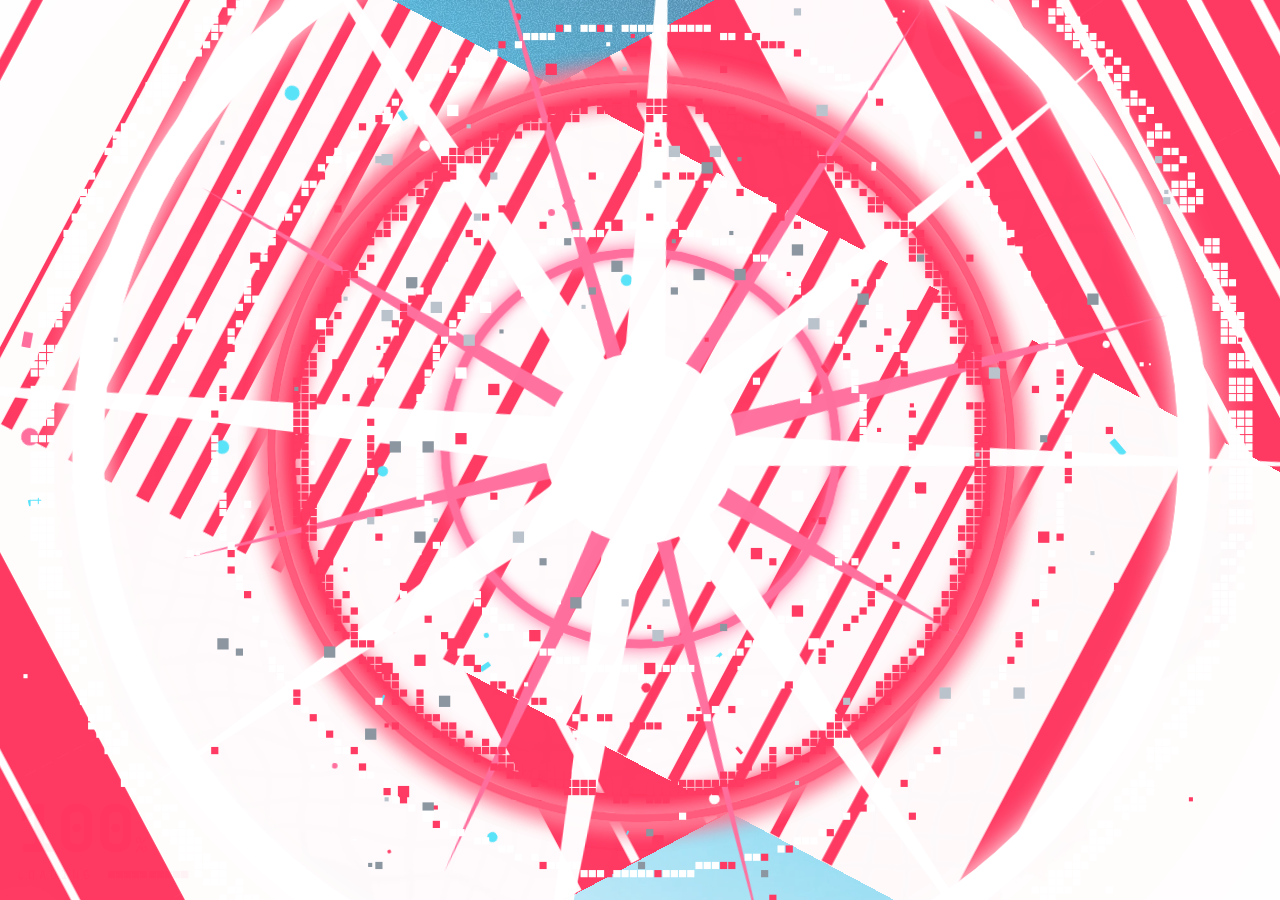
==== commit cad7f1df: "Refresh game data cache for latest collection" ====
--- a/index.html
+++ b/index.html
@@ -514,7 +514,7 @@
   <script src="./src/js/crosshair.js?v=batch1-1"></script>
   <script src="./src/js/home-scene.js?v=px-1"></script>
   <script src="./src/js/content.js?v=am-edit-1"></script>
-  <script src="./src/js/games-data.js?v=3"></script>
+  <script src="./src/js/games-data.js?v=4"></script>
   <script src="./src/js/orb-data.js?v=4"></script>
   <script src="./src/js/orb-pixels.js?v=10"></script>
   <script src="./src/js/exp-icons.js?v=7"></script>
